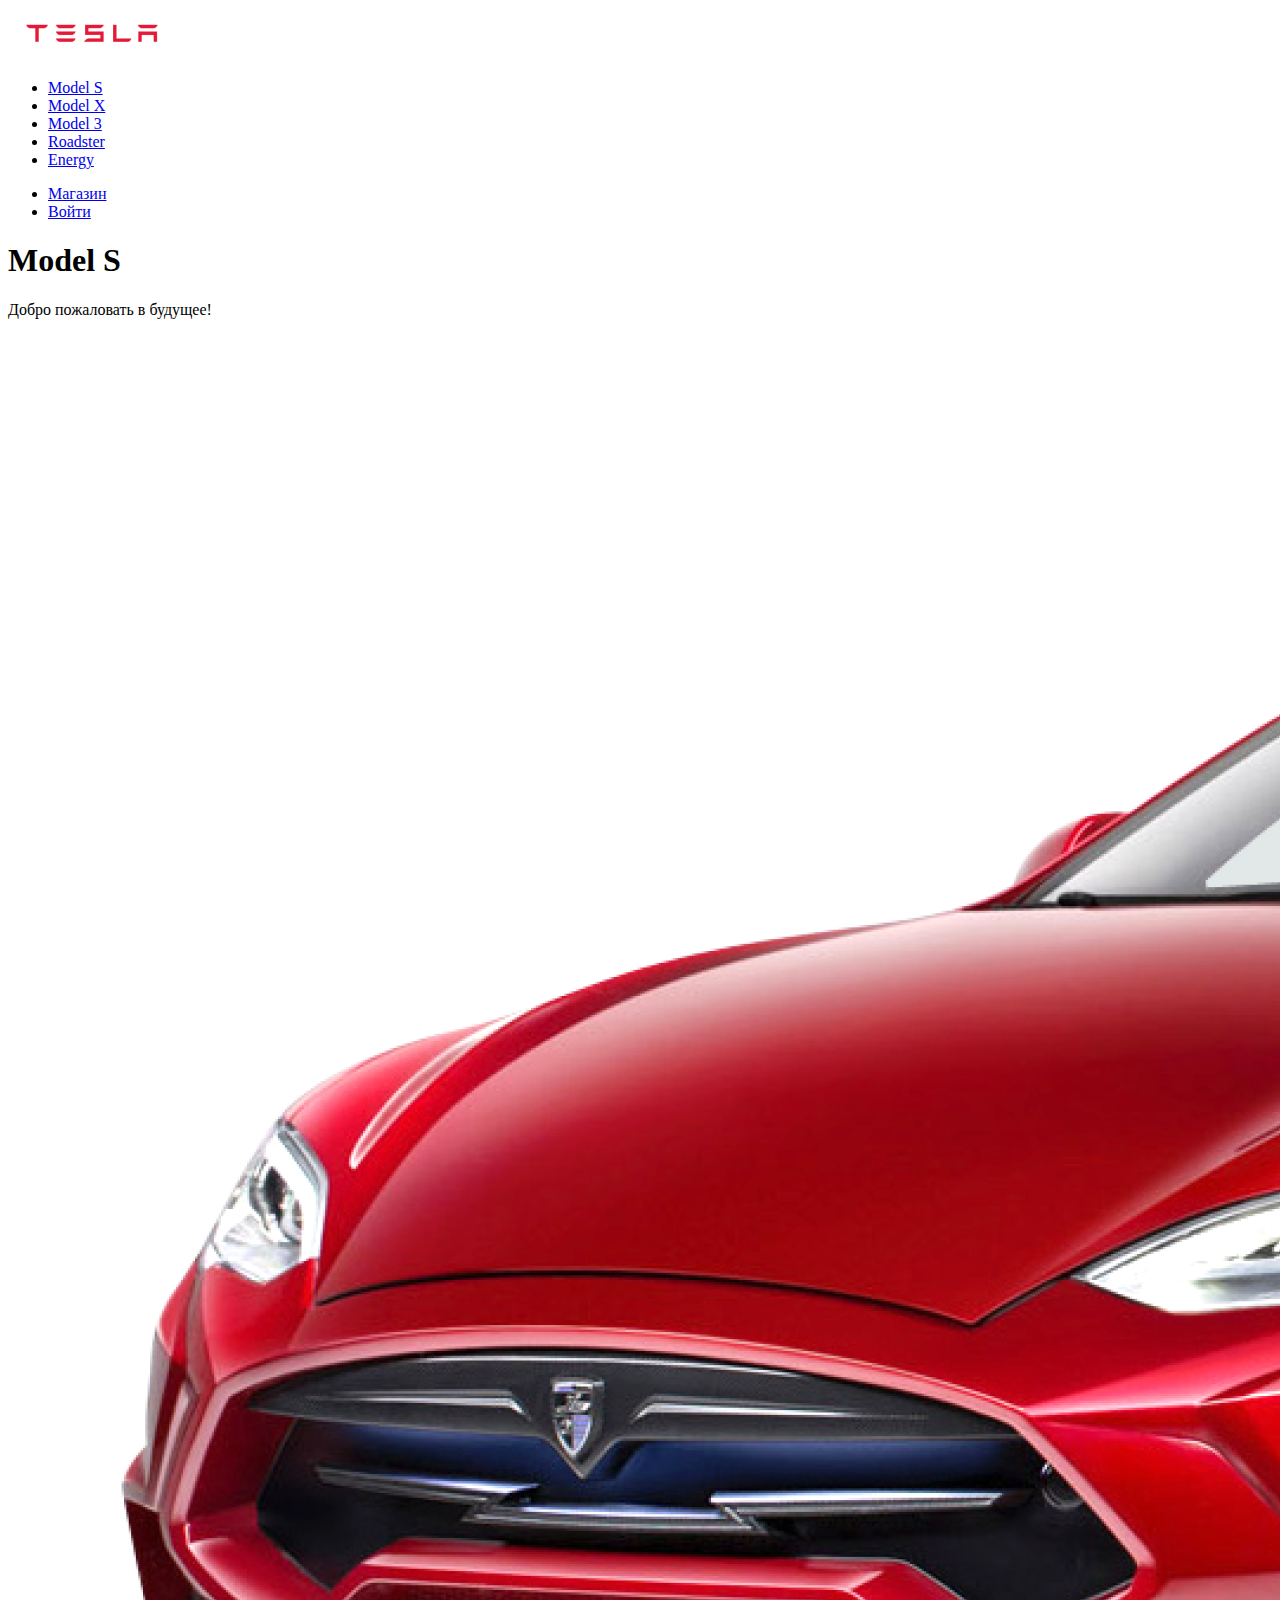
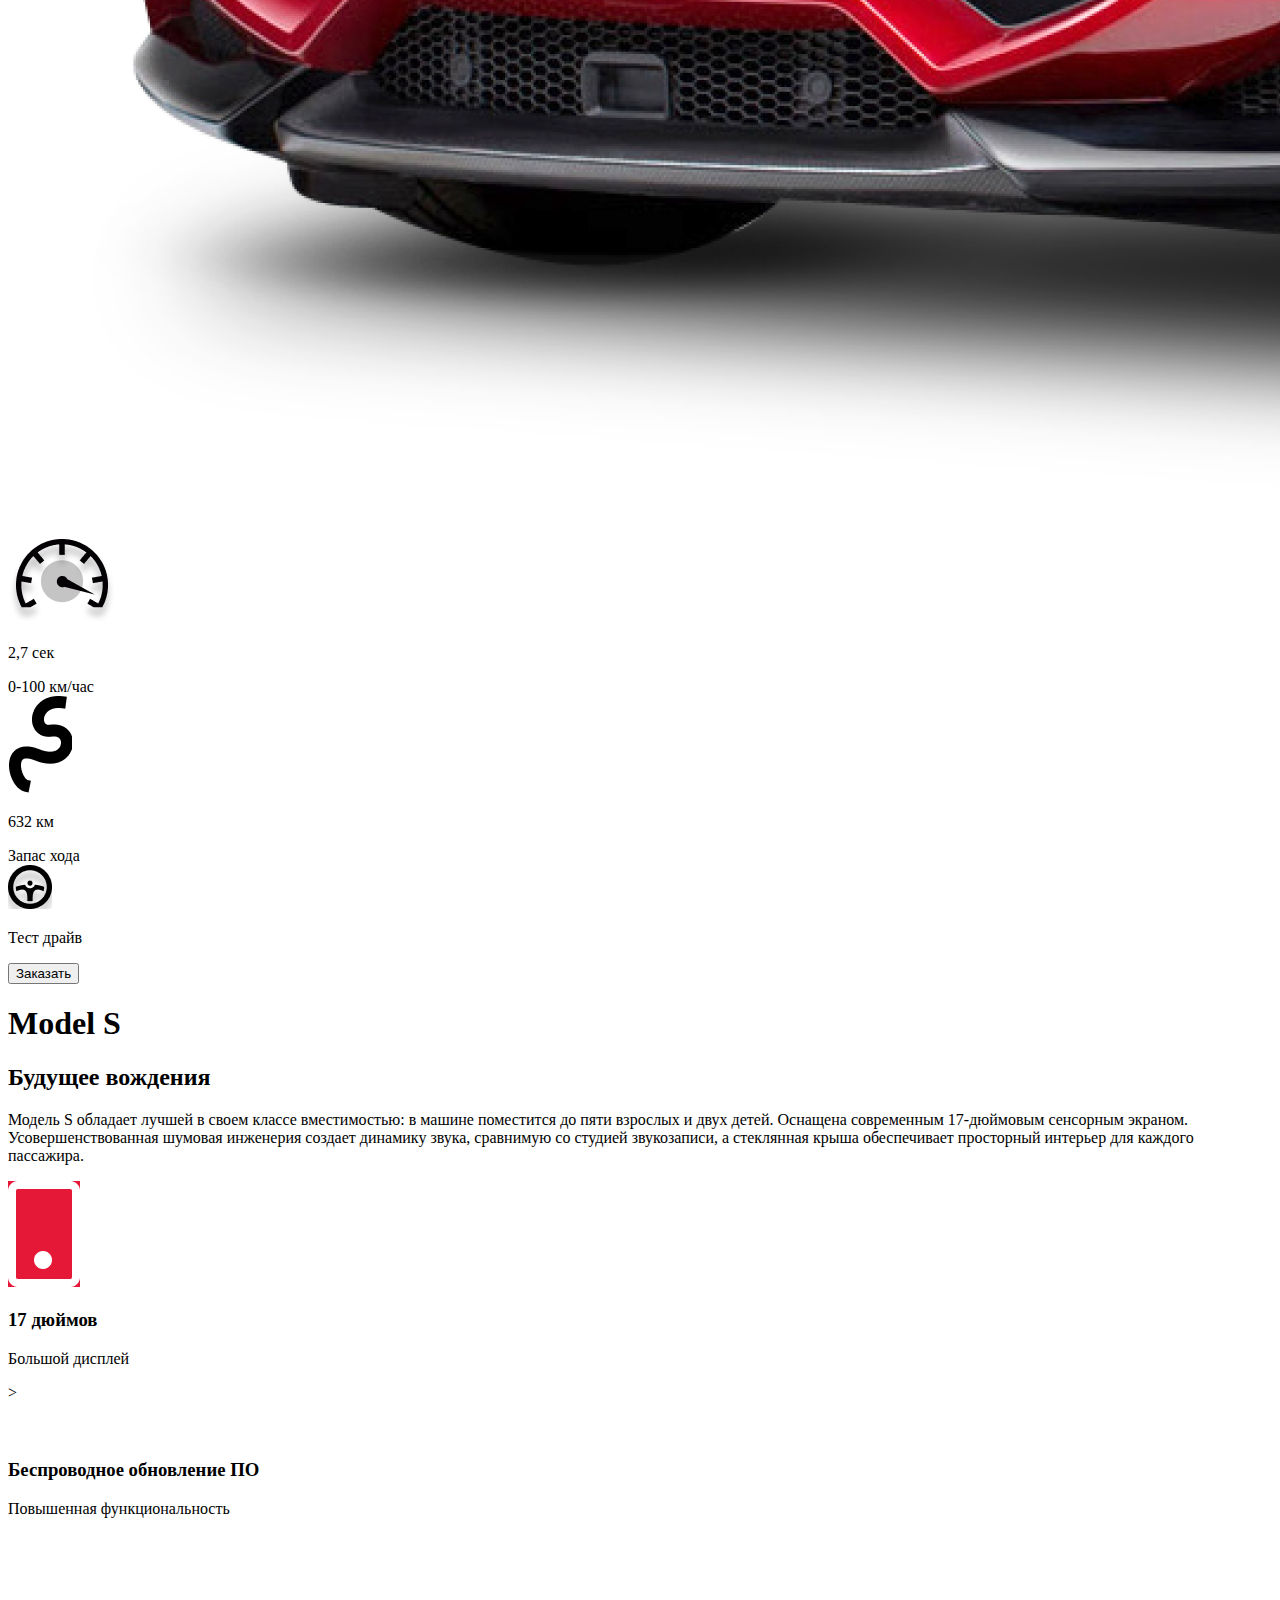
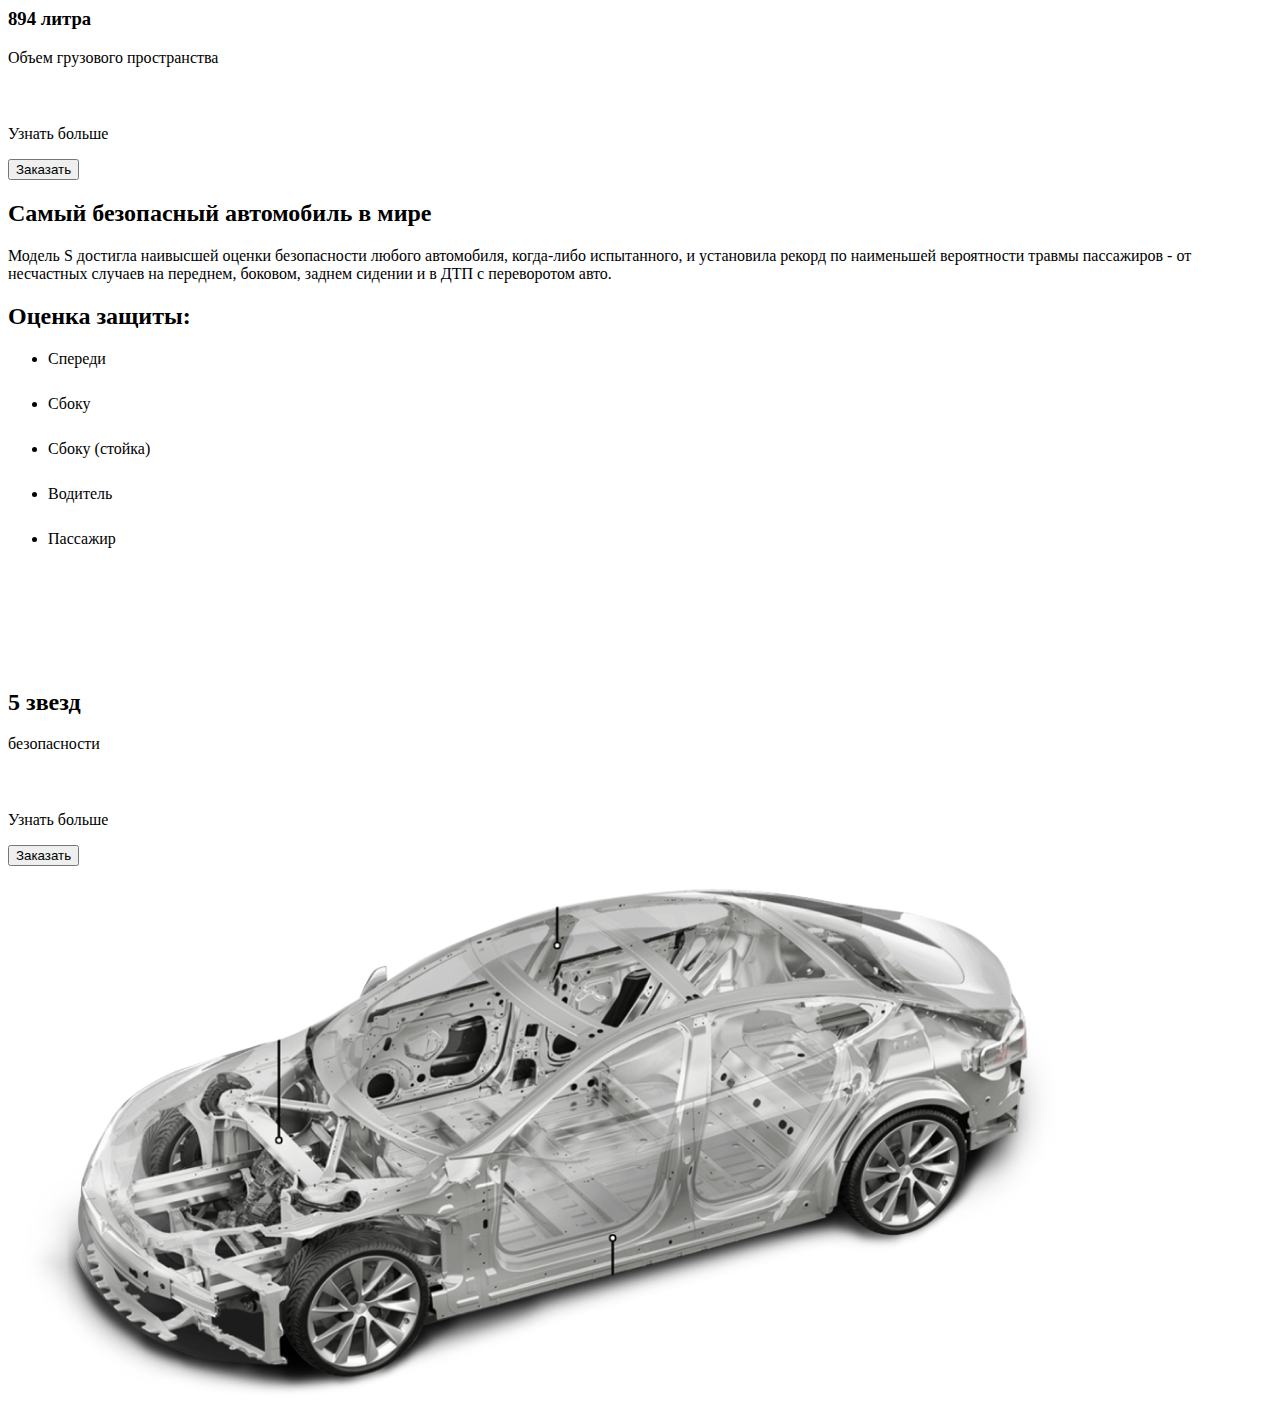
==== index.html @ 2649d147 "change_bem" ====
<!DOCTYPE html>
<html lang="en">
<head>
    <meta charset="UTF-8">
    <meta name="viewport" content="width=device-width, initial-scale=1.0">
    <meta http-equiv="X-UA-Compatible" content="ie=edge">
    <title>Tesla Project</title>
</head>
<body>
    <!-- Шапка сайта меню навигации-->
    <header class="header">  
            <img src="img/Logo.png" alt="tesla" class="header__logo">
            <nav class="header__menu">
                <ul class="menu__item">
                    <li class="menu__link"><a href="#">Model S</a></li>
                    <li class="menu__link"><a href="#">Model X</a></li>
                    <li class="menu__link"><a href="#">Model 3</a></li>
                    <li class="menu__link"><a href="#">Roadster</a></li>
                    <li class="menu__link"><a href="#">Energy</a></li>
                </ul>
            </nav>
            <ul class="header__reg">
                <li class="reg__link"><a href="#">Магазин</a></li>
                <li class="reg__link"><a href="#">Войти</a></li>
            </ul>
    </header>
    <!--Часть сайта с баннером-->
    
    <section class="banner">
        <h1 class="banner__title">Model S</h1>
        <p class="bunner__subtitle">Добро пожаловать в будущее!</p>
        <img src="img/banner.png" alt="banner" class="banner__img">
    </section>
    <!--Информация под баннером-->
    <section class="wrap">
        <article class="wrap__char">
            <div class="char__section">
                <img src="img/icon/speed.png" alt="speed" class="char__img">
                <p class="char__up">2,7 сек</p>
                <span class="char__down">0-100 км/час</span>
            </div>
            <div class="char__section">
                <img src="img/icon/stroke.png" alt="stroke" class="char__img">
                <p class="char__up">632 км</p>
                <span class="char__down">Запас хода</span>
            </div>
        </article>
        <article class="wrap__test">
            <div class="test__section">
                <img src="img/icon/test.png" alt="test" class="test__img">
                <p class="test__text">Тест драйв</p>
            </div>
            <div class="test__section">
                <button class="test__btn">Заказать</button>
            </div>
        </article>
    </section>
    <!-- Основная информация страницы-->
    <main class="container__main">
        <section class="conteiner__future">
            <h1 class="future__title">Model S</h1>
            <aside class="future__sdb">
                <h2 class="sdb__title">Будущее вождения</h2>
                <p class="sdb__text">Модель S обладает лучшей в своем классе вместимостью: в машине поместится до пяти взрослых и двух детей. Оснащена современным 17-дюймовым сенсорным экраном. Усовершенствованная шумовая инженерия создает динамику звука, сравнимую со студией звукозаписи, а стеклянная крыша обеспечивает просторный интерьер для каждого пассажира.</p>
                <div class="sdb__info"> 
                    <div class="info__section">
                        <img src="img/icon/phone.png" alt="phone" class="info__img">
                        <h3 class="info__title">17 дюймов</h3>
                        <p class="info__text">Большой дисплей</p>
                    </div></div>>
                    <div class="info__section">
                        <img src="img/icon/wi-fi.png" alt="wi-fi" class="info__img">
                        <h3 class="info__title">Беспроводное обновление ПО</h3>
                        <p class="info__text">Повышенная функциональность</p>
                    </div>
                    <div class="info__section">
                        <img src="img/icon/bag.png" alt="bag" class="info__img">
                        <h3 class="info__title">894 литра</h3>
                        <p class="info__text">Объем грузового пространства</p>
                    </div>
                </div>
                <div class="future__form">
                    <img src="img/icon/info.png" alt="?" class="form__img">
                    <p class="form__info">Узнать больше</p>
                    <button class="form__btn">Заказать</button>
                </div> 
            </aside>
        </section>
        <section class="conteiner__raiting">
            <aside class="raiting__sdb">
                <div class="raiting__sdb">
                    <h2 class="raiting__title">Самый безопасный
                        автомобиль в мире</h2>
                    <p class="raiting__text">Модель S достигла наивысшей оценки безопасности любого автомобиля, когда-либо испытанного, и установила рекорд по наименьшей вероятности травмы пассажиров - от несчастных случаев на переднем, боковом, заднем сидении и в ДТП с переворотом авто.
                    </p>
                </div>
                <div class="raiting__sdb">
                    <h2 class="raiting__title">Оценка защиты: </h2>
                    <ul class="raiting__list">
                        <li class="list__item">Спереди</li>
                            <img src="img/icon/Star.png" alt="*" class="list__star">
                            <img src="img/icon/Star.png" alt="*" class="list__star">
                            <img src="img/icon/Star.png" alt="*" class="list__star">
                            <img src="img/icon/Star.png" alt="*" class="list__star">
                            <img src="img/icon/Star.png" alt="*" class="list__star">
                        <li class="raiting__list_item">Сбоку</li>
                            <img src="img/icon/Star.png" alt="*" class="list__star">
                            <img src="img/icon/Star.png" alt="*" class="list__star">
                            <img src="img/icon/Star.png" alt="*" class="list__star">
                            <img src="img/icon/Star.png" alt="*" class="list__star">
                            <img src="img/icon/Star.png" alt="*" class="list__star">
                        <li class="raiting__list_item">Сбоку (стойка)</li>
                            <img src="img/icon/Star.png" alt="*" class="list__star">
                            <img src="img/icon/Star.png" alt="*" class="list__star">
                            <img src="img/icon/Star.png" alt="*" class="list__star">
                            <img src="img/icon/Star.png" alt="*" class="list__star">
                            <img src="img/icon/Star.png" alt="*" class="list__star">  
                        <li class="raiting__list_item">Водитель</li>
                            <img src="img/icon/Star.png" alt="*" class="list__star">
                            <img src="img/icon/Star.png" alt="*" class="list__star">
                            <img src="img/icon/Star.png" alt="*" class="list__star">
                            <img src="img/icon/Star.png" alt="*" class="list__star">
                            <img src="img/icon/Star.png" alt="*" class="list__star">
                        <li class="raiting__list_item">Пассажир</li>
                            <img src="img/icon/Star.png" alt="*" class="list__star">
                            <img src="img/icon/Star.png" alt="*" class="list__star">
                            <img src="img/icon/Star.png" alt="*" class="list__star">
                            <img src="img/icon/Star.png" alt="*" class="list__star">
                            <img src="img/icon/Star.png" alt="*" class="list__star">
                    </ul>
                </div>
                <div class="raiting__star">
                    <img src="img/icon/garant.png" alt="garant" class="star__img">
                    <h2 class="star__title">5 звезд</h2>
                    <p class="star__subtitle">безопасности</p>
                </div>
                <div class="raiting__form">
                    <img src="img/icon/info.png" alt="?" class="form__img">
                    <p class="form__info">Узнать больше</p>
                    <button class="form__btn">Заказать</button>
                </div>
                <img src="img/ car.png" class="raiting__img">
            </aside>
        </section>
    </main>
</body>
</html>
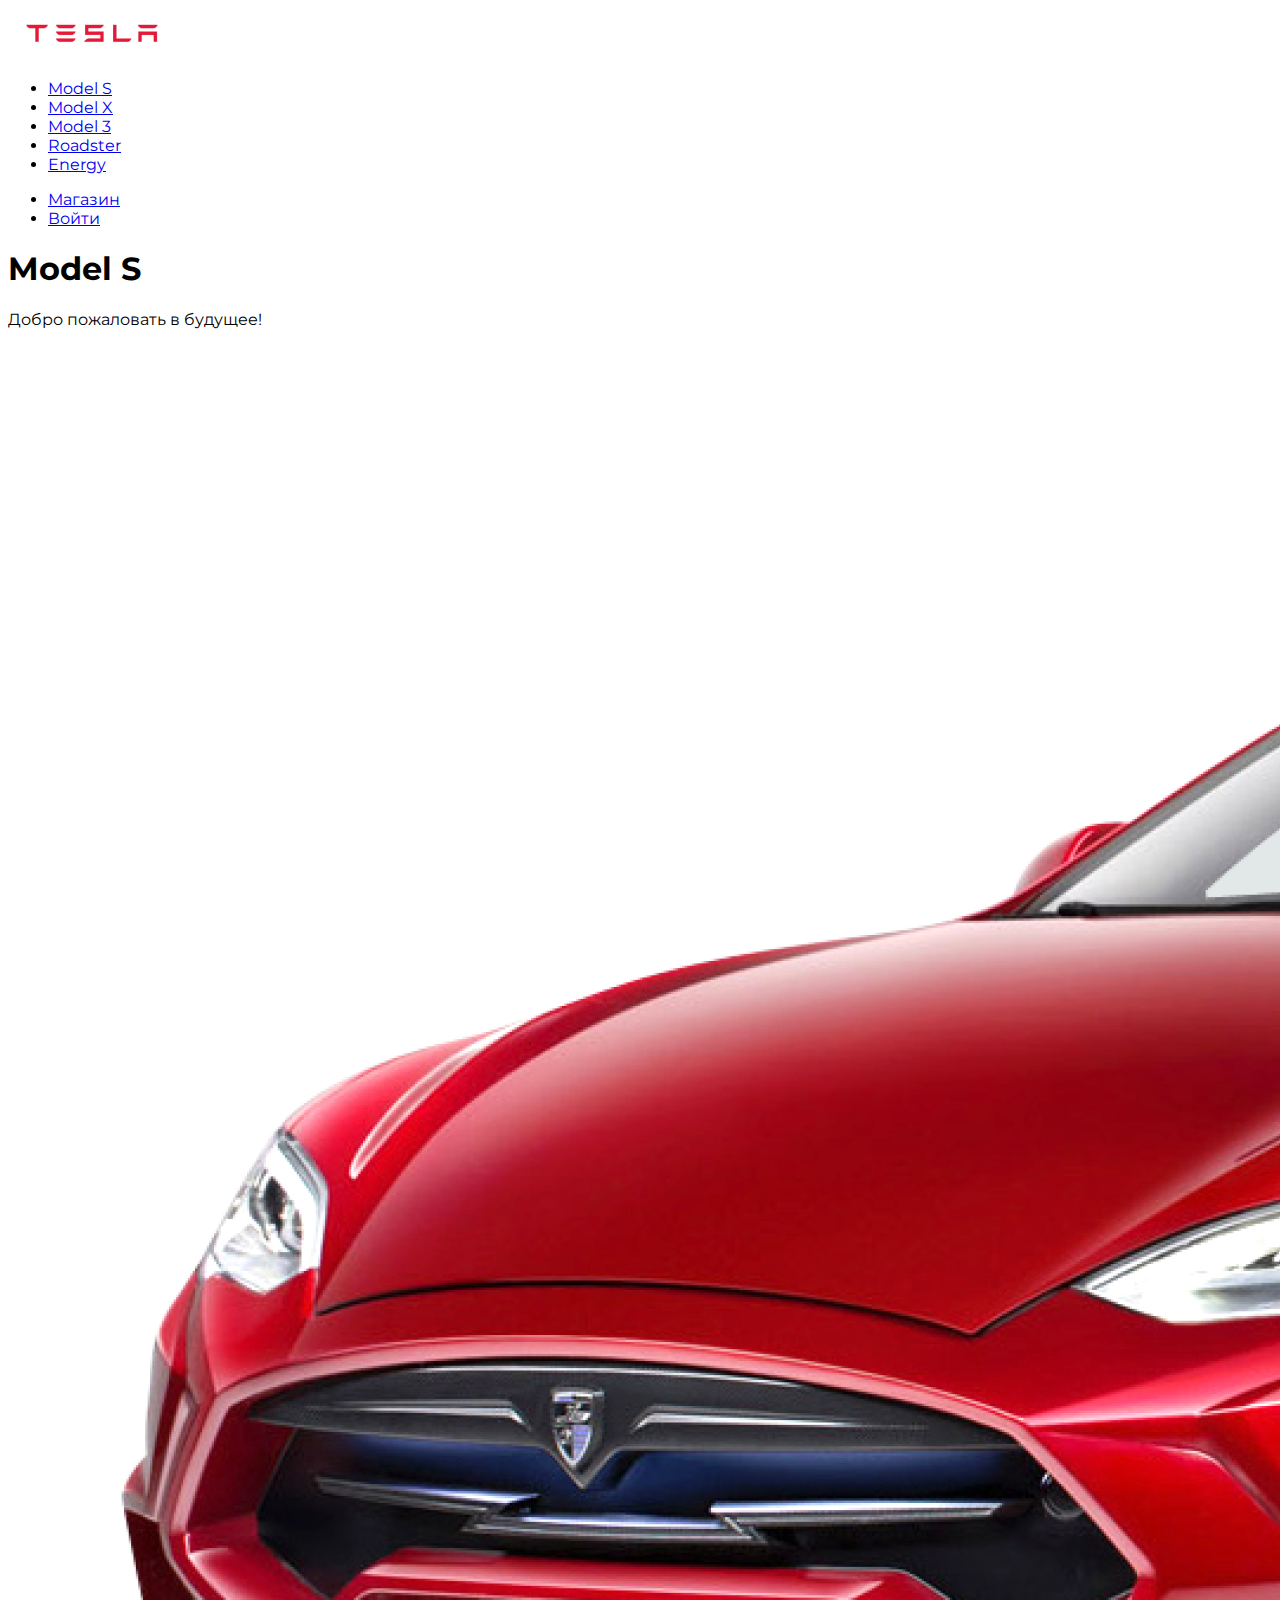
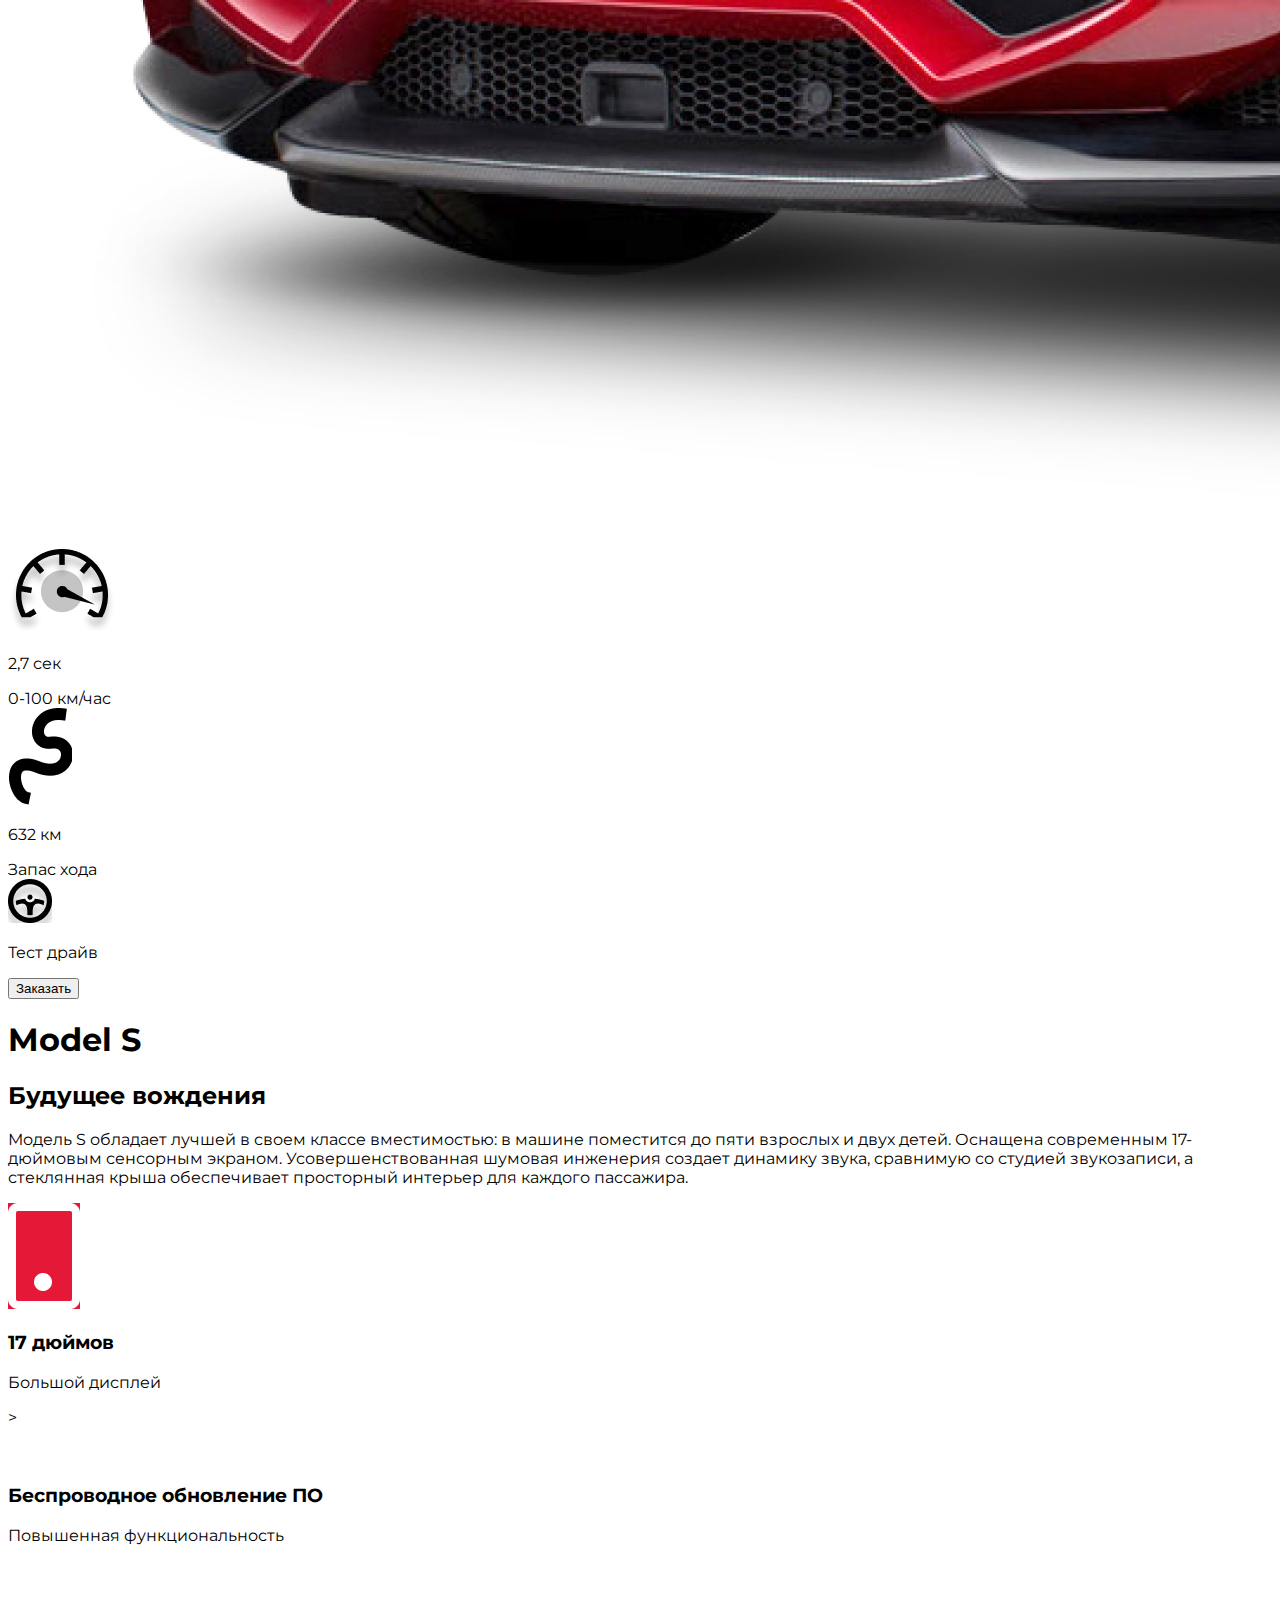
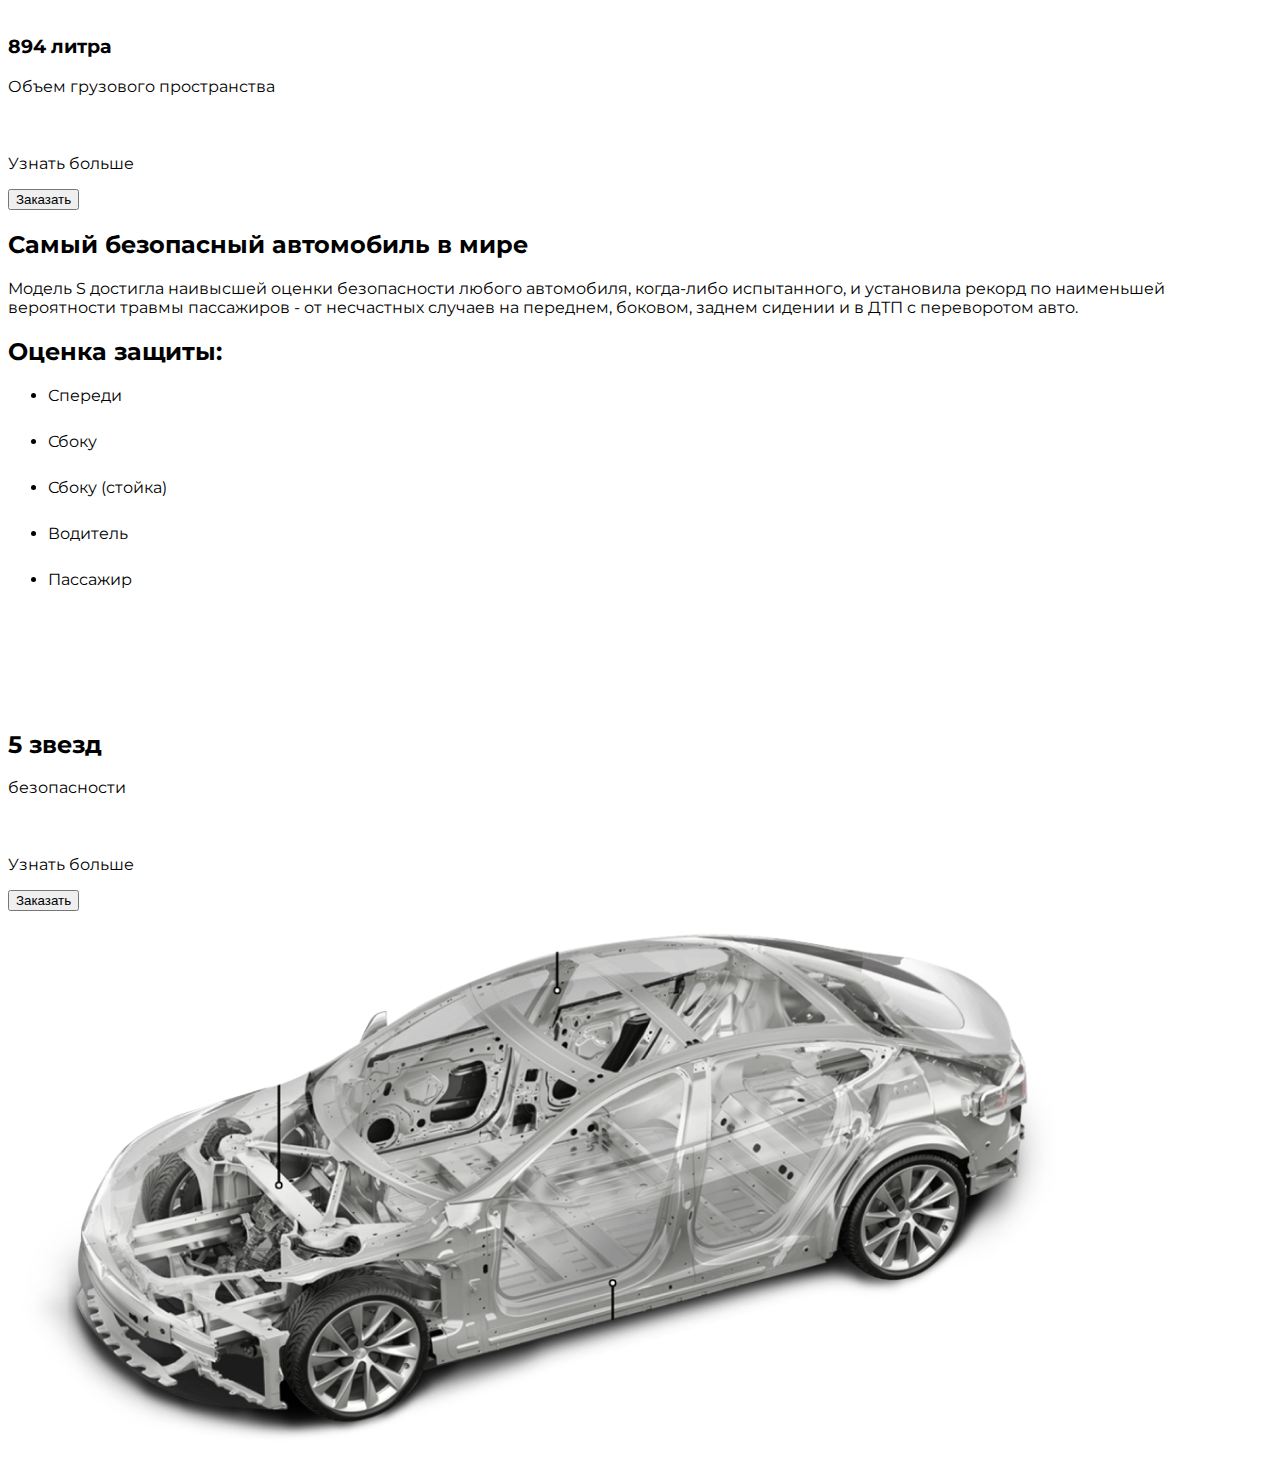
==== commit 96770667: "commit_fonts" ====
--- a/index.html
+++ b/index.html
@@ -4,11 +4,14 @@
     <meta charset="UTF-8">
     <meta name="viewport" content="width=device-width, initial-scale=1.0">
     <meta http-equiv="X-UA-Compatible" content="ie=edge">
+    <link href="https://fonts.googleapis.com/css?family=Montserrat:500,600&display=swap&subset=cyrillic-ext"
+        rel="stylesheet">
+    <link rel="stylesheet" href="style.css">
     <title>Tesla Project</title>
 </head>
 <body>
     <!-- Шапка сайта меню навигации-->
-    <header class="header">  
+    <header class="header">
             <img src="img/Logo.png" alt="tesla" class="header__logo">
             <nav class="header__menu">
                 <ul class="menu__item">
@@ -25,7 +28,7 @@
             </ul>
     </header>
     <!--Часть сайта с баннером-->
-    
+
     <section class="banner">
         <h1 class="banner__title">Model S</h1>
         <p class="bunner__subtitle">Добро пожаловать в будущее!</p>
@@ -62,7 +65,7 @@
             <aside class="future__sdb">
                 <h2 class="sdb__title">Будущее вождения</h2>
                 <p class="sdb__text">Модель S обладает лучшей в своем классе вместимостью: в машине поместится до пяти взрослых и двух детей. Оснащена современным 17-дюймовым сенсорным экраном. Усовершенствованная шумовая инженерия создает динамику звука, сравнимую со студией звукозаписи, а стеклянная крыша обеспечивает просторный интерьер для каждого пассажира.</p>
-                <div class="sdb__info"> 
+                <div class="sdb__info">
                     <div class="info__section">
                         <img src="img/icon/phone.png" alt="phone" class="info__img">
                         <h3 class="info__title">17 дюймов</h3>
@@ -83,7 +86,7 @@
                     <img src="img/icon/info.png" alt="?" class="form__img">
                     <p class="form__info">Узнать больше</p>
                     <button class="form__btn">Заказать</button>
-                </div> 
+                </div>
             </aside>
         </section>
         <section class="conteiner__raiting">
@@ -114,7 +117,7 @@
                             <img src="img/icon/Star.png" alt="*" class="list__star">
                             <img src="img/icon/Star.png" alt="*" class="list__star">
                             <img src="img/icon/Star.png" alt="*" class="list__star">
-                            <img src="img/icon/Star.png" alt="*" class="list__star">  
+                            <img src="img/icon/Star.png" alt="*" class="list__star">
                         <li class="raiting__list_item">Водитель</li>
                             <img src="img/icon/Star.png" alt="*" class="list__star">
                             <img src="img/icon/Star.png" alt="*" class="list__star">
--- a/style.css
+++ b/style.css
@@ -0,0 +1,3 @@
+body {
+	font-family: 'Montserrat', sans-serif;
+}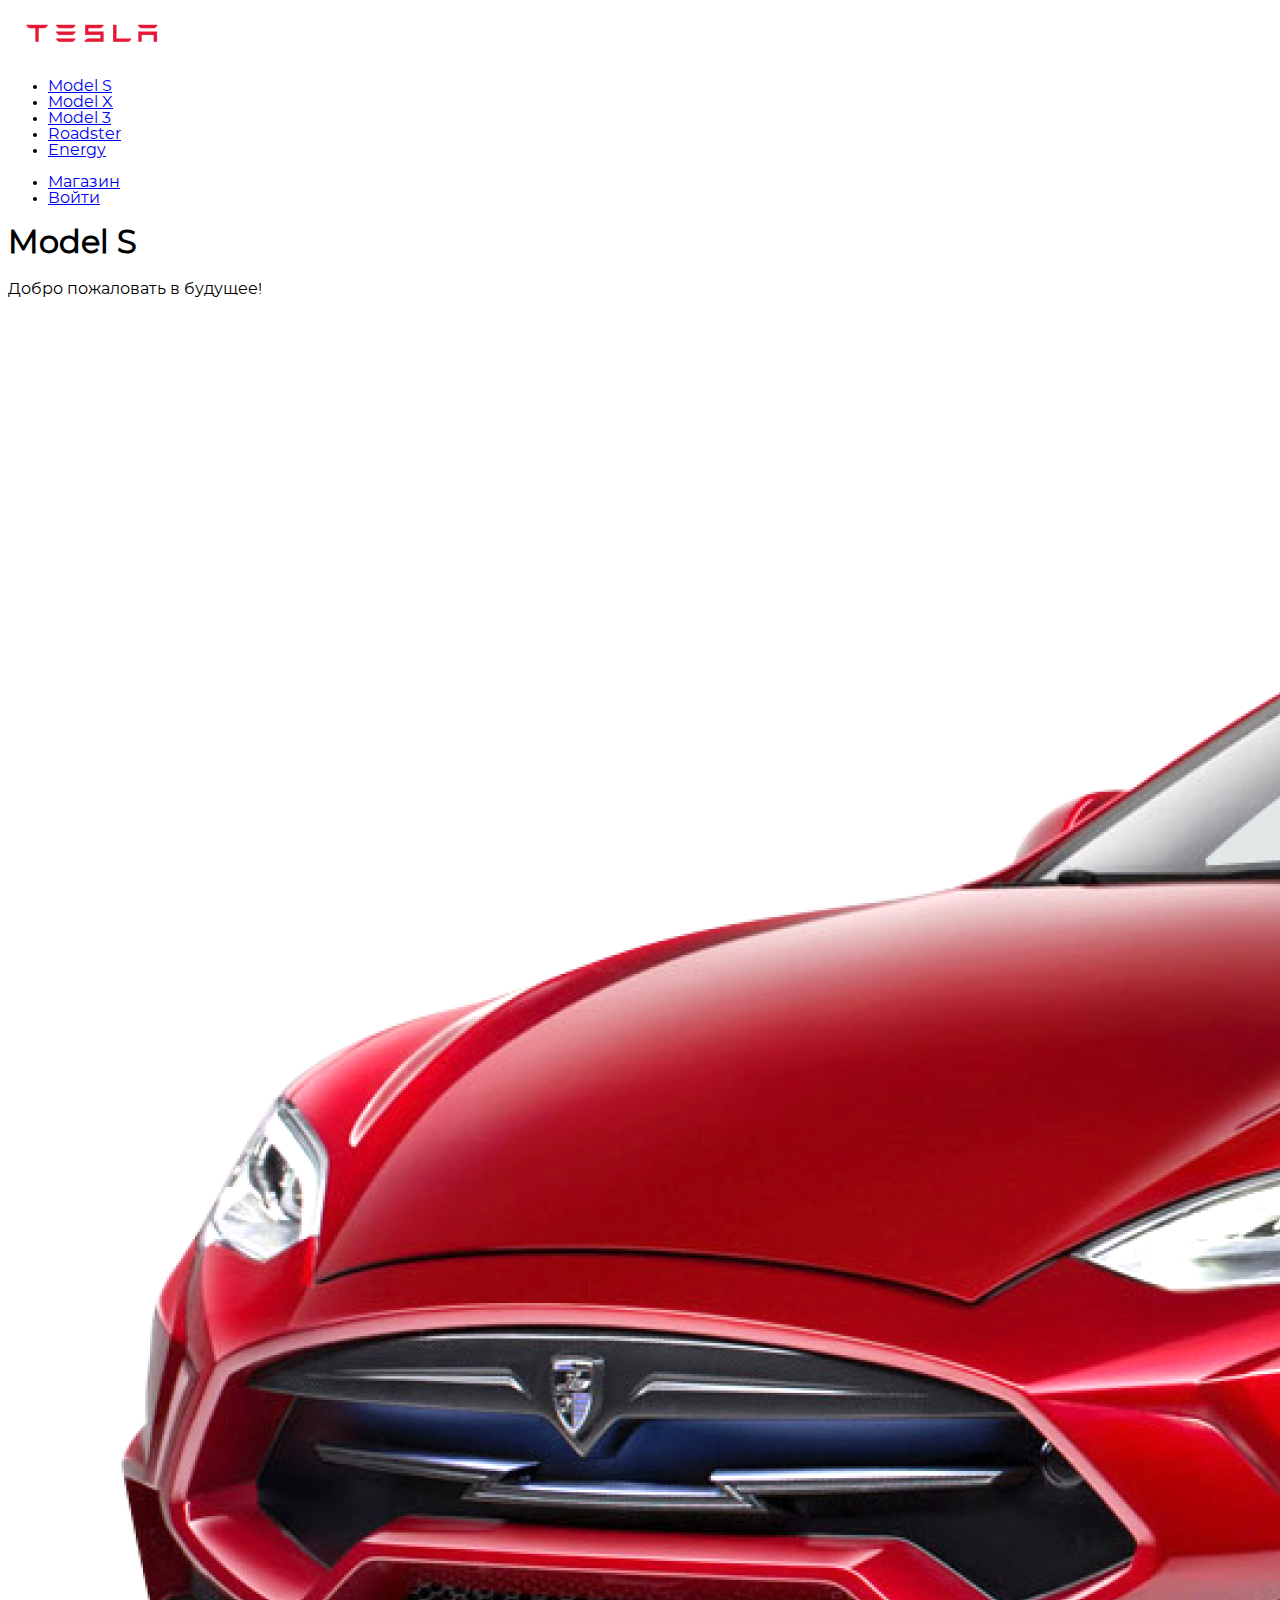
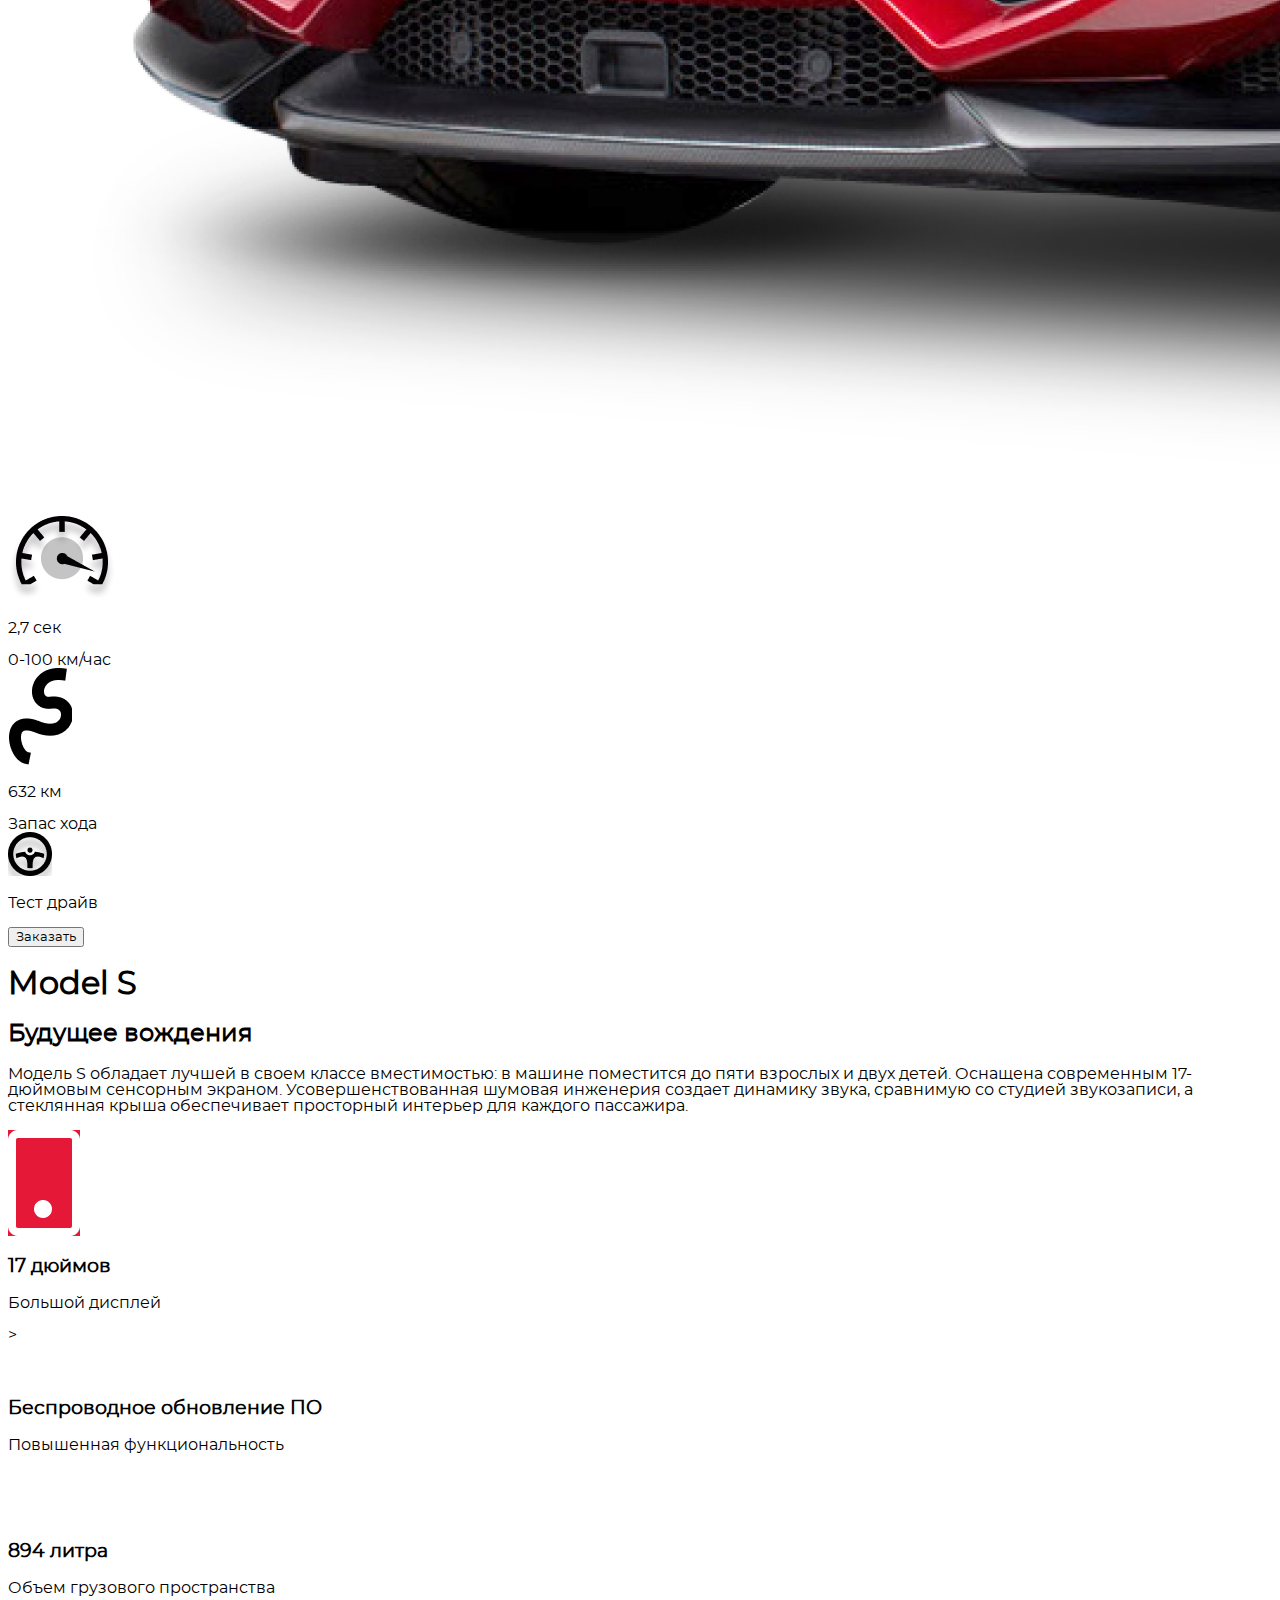
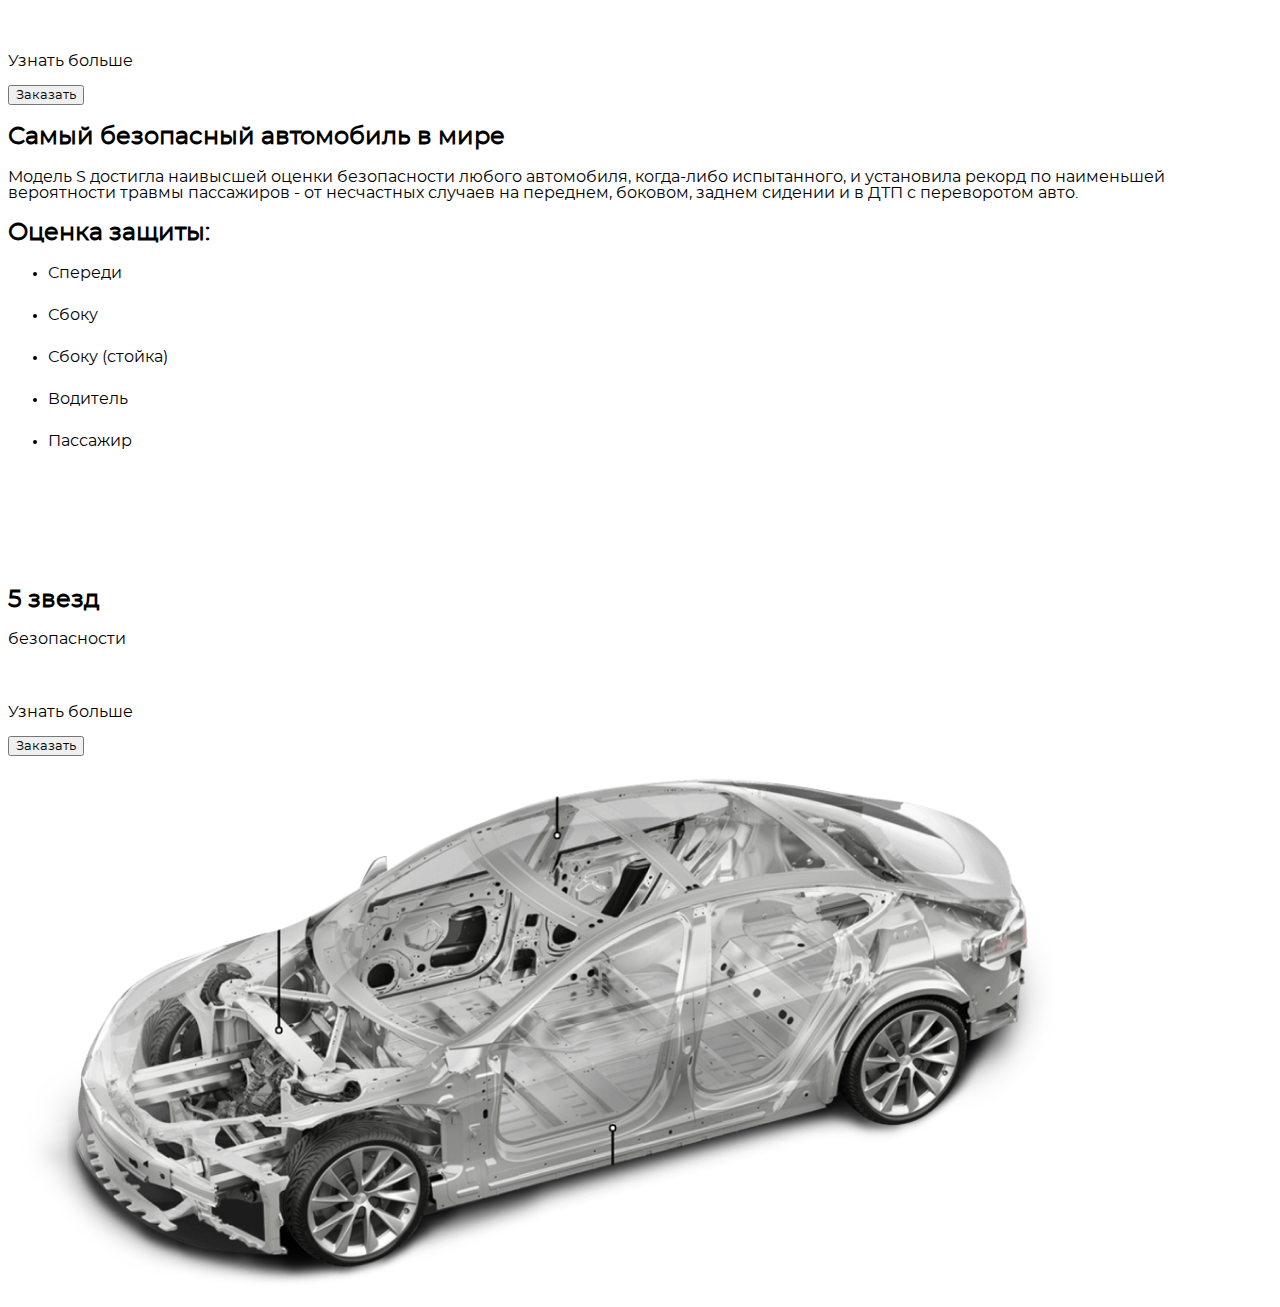
==== commit e7cf4bfa: "change_fonts" ====
--- a/index.html
+++ b/index.html
@@ -4,8 +4,8 @@
     <meta charset="UTF-8">
     <meta name="viewport" content="width=device-width, initial-scale=1.0">
     <meta http-equiv="X-UA-Compatible" content="ie=edge">
-    <link href="https://fonts.googleapis.com/css?family=Montserrat:500,600&display=swap&subset=cyrillic-ext"
-        rel="stylesheet">
+   <!-- <link href="https://fonts.googleapis.com/css?family=Montserrat:500,600&display=swap&subset=cyrillic-ext"
+        rel="stylesheet">-->
     <link rel="stylesheet" href="style.css">
     <title>Tesla Project</title>
 </head>
--- a/style.css
+++ b/style.css
@@ -1,3 +1,29 @@
-body {
-	font-family: 'Montserrat', sans-serif;
+@font-face {
+    font-family: 'montserratbold';
+    src: url('fonts/montserrat-bold-webfont.eot');
+    src: url('fonts/montserrat-bold-webfont.eot?#iefix') format('embedded-opentype'),
+         url('fonts/montserrat-bold-webfont.woff2') format('woff2'),
+         url('fonts/montserrat-bold-webfont.woff') format('woff'),
+         url('fonts/montserrat-bold-webfont.ttf') format('truetype'),
+         url('fonts/montserrat-bold-webfont.svg#montserratbold') format('svg');
+    font-weight: normal;
+    font-style: normal;
+
+}
+
+@font-face {
+    font-family: 'montserratregular';
+    src: url('fonts/montserrat-regular-webfont.eot');
+    src: url('fonts/montserrat-regular-webfont.eot?#iefix') format('embedded-opentype'),
+         url('fonts/montserrat-regular-webfont.woff2') format('woff2'),
+         url('fonts/montserrat-regular-webfont.woff') format('woff'),
+         url('fonts/montserrat-regular-webfont.ttf') format('truetype'),
+         url('fonts/montserrat-regular-webfont.svg#montserratregular') format('svg');
+    font-weight: normal;
+    font-style: normal;
+
+}
+
+* {
+	font-family: 'montserratregular';
 }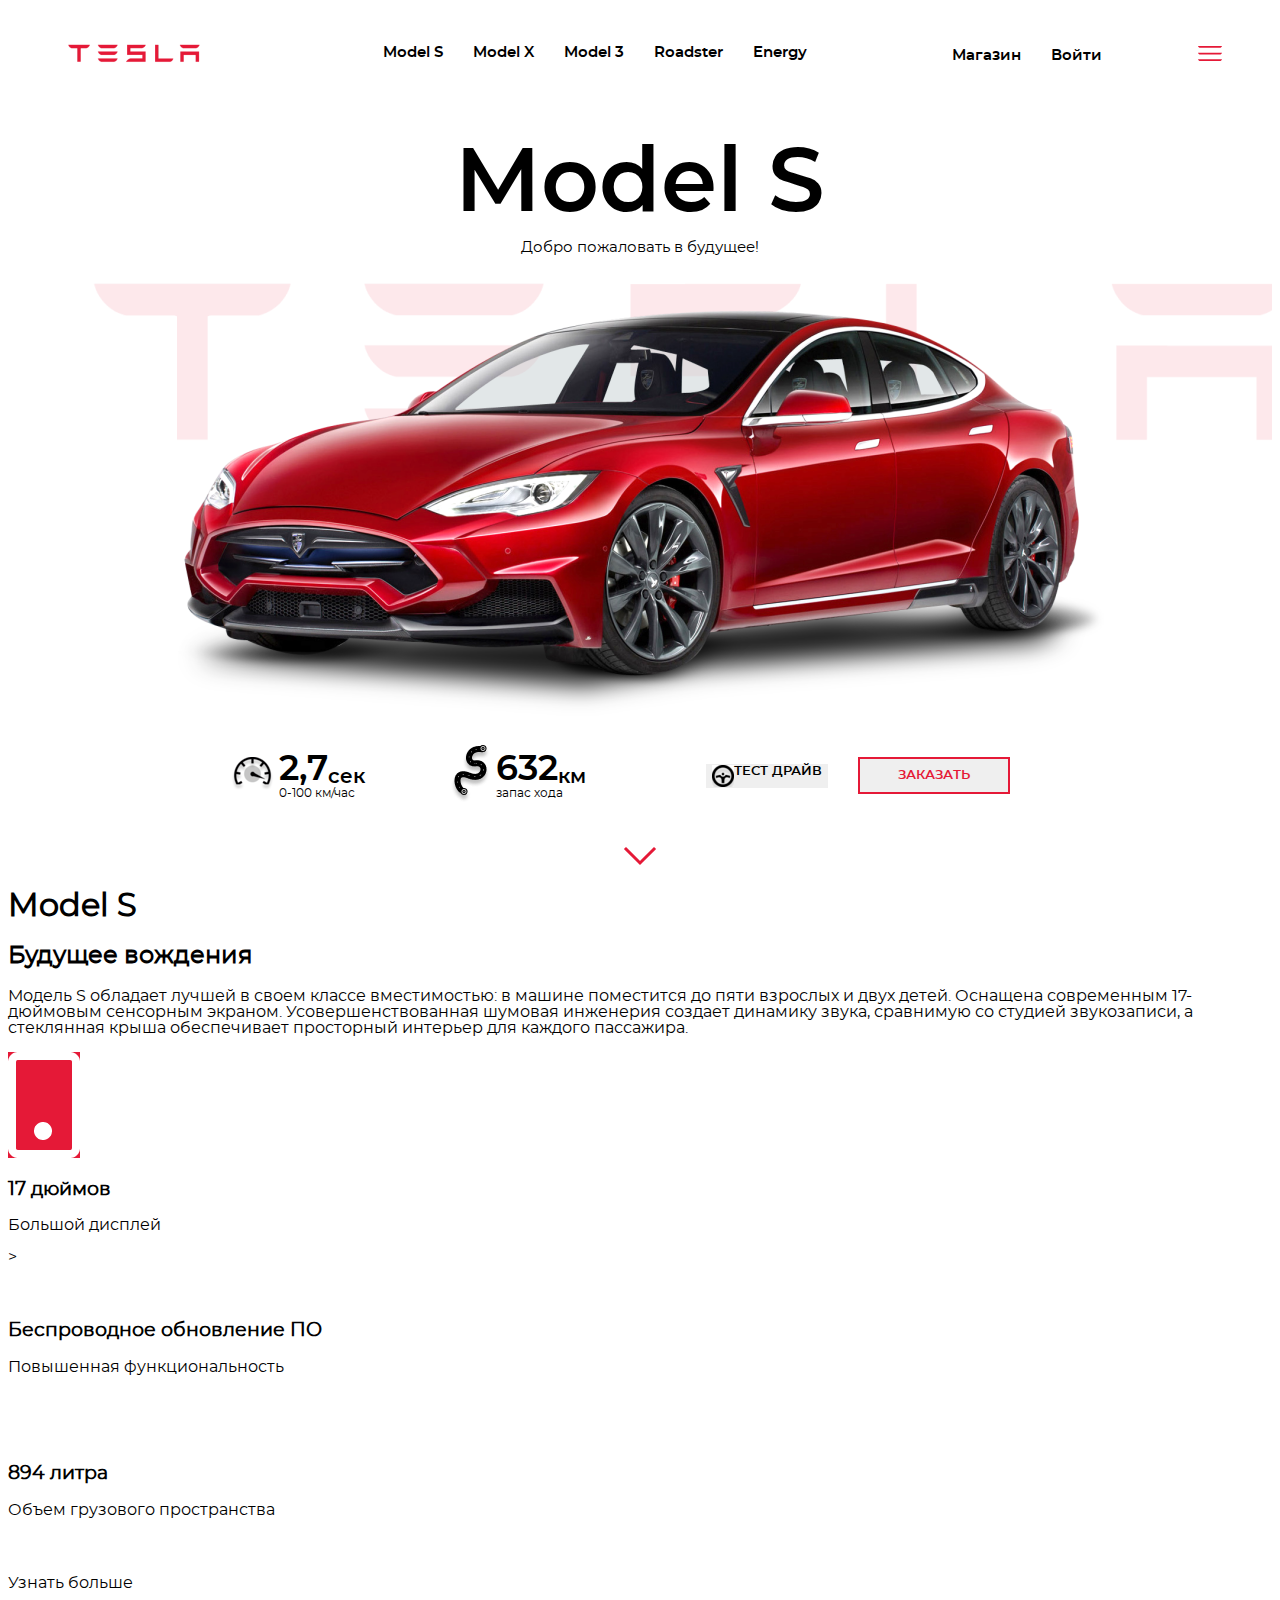
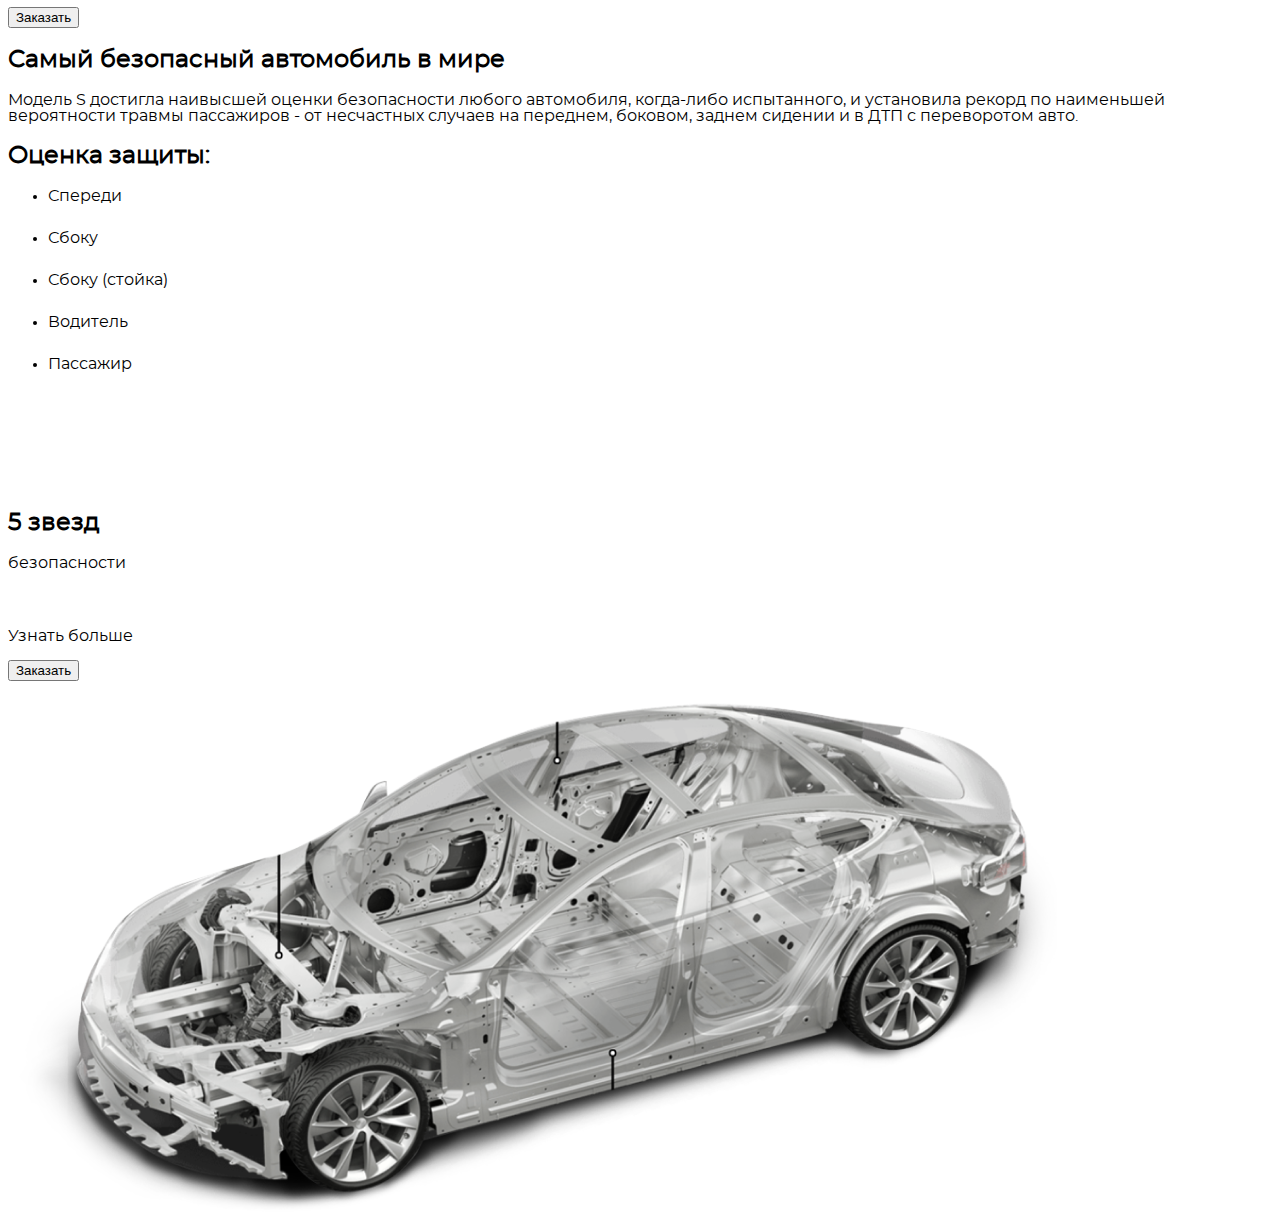
==== commit 5c106ab3: "first_block" ====
--- a/index.html
+++ b/index.html
@@ -11,7 +11,8 @@
 </head>
 <body>
     <!-- Шапка сайта меню навигации-->
-    <header class="header">
+    <div class="wrap__header">
+        <header class="header">
             <img src="img/Logo.png" alt="tesla" class="header__logo">
             <nav class="header__menu">
                 <ul class="menu__item">
@@ -26,7 +27,9 @@
                 <li class="reg__link"><a href="#">Магазин</a></li>
                 <li class="reg__link"><a href="#">Войти</a></li>
             </ul>
-    </header>
+            <img src="img/icon/menu.svg" alt="menu" class="header__reg_menu">
+        </header>
+    </div>
     <!--Часть сайта с баннером-->
 
     <section class="banner">
@@ -36,28 +39,45 @@
     </section>
     <!--Информация под баннером-->
     <section class="wrap">
-        <article class="wrap__char">
-            <div class="char__section">
-                <img src="img/icon/speed.png" alt="speed" class="char__img">
-                <p class="char__up">2,7 сек</p>
-                <span class="char__down">0-100 км/час</span>
+        <div class="wrap__char_item">
+            <div class="char">
+                    <div class="char__item">
+                        <img src="img/icon/speed.png" alt="speed">
+                    </div>
+                    <div class="char__item">
+                        <div class="charset__first">
+                            <span class="char__up_big">2,7</span>
+                            <span class="char__up_mini">сек</span>
+                        </div>
+                        <div class="charset__second">
+                            0-100 км/час
+                        </div>
+                    </div>
+                    <div class="char__item char__item_left">
+                        <img src="img/icon/stroke.png" alt="stroke">
+                    </div>
+                    <div class="char__item">
+                        <div class="charset__first">
+                            <span class="char__up_big">632</span>
+                            <span class="char__up_mini">км</span>
+                        </div>
+                        <div class="charset__second">
+                            запас хода
+                        </div>
+                    </div>
+                    <div class="char__button">
+                        <button class="char__btn_test">
+                            <img src="img/icon/test.png" alt="test" class="test__img">
+                            <span class="test__text">Тест драйв</span>
+                        </button>
+                        <button class="char__btn_red">Заказать</button>
+                    </div>
             </div>
-            <div class="char__section">
-                <img src="img/icon/stroke.png" alt="stroke" class="char__img">
-                <p class="char__up">632 км</p>
-                <span class="char__down">Запас хода</span>
-            </div>
-        </article>
-        <article class="wrap__test">
-            <div class="test__section">
-                <img src="img/icon/test.png" alt="test" class="test__img">
-                <p class="test__text">Тест драйв</p>
-            </div>
-            <div class="test__section">
-                <button class="test__btn">Заказать</button>
-            </div>
-        </article>
+        </div>
     </section>
+    <div class="arrow__down">
+        <img src="img/icon/down.svg" alt="">
+    </div>
     <!-- Основная информация страницы-->
     <main class="container__main">
         <section class="conteiner__future">
--- a/style.css
+++ b/style.css
@@ -24,6 +24,138 @@
 
 }
 
-* {
+@font-face {
+    font-family: 'montserratsemibold';
+    src: url('fonts/montserrat-semibold-webfont.woff2') format('woff2'),
+         url('fonts/montserrat-semibold-webfont.woff') format('woff');
+    font-weight: normal;
+    font-style: normal;
+
+}
+
+body {
 	font-family: 'montserratregular';
-}+}
+.header {
+    display: flex;
+    justify-content: space-between;
+}
+.wrap__header {
+    font-family: 'montserratsemibold';
+    padding-top: 20px;
+}
+.logo {
+    width: 100%;
+    height: 100%;
+}
+.header__logo {
+    margin-left: 42px;
+}
+.menu__item, .header__reg {
+    list-style: none;
+    display: flex;
+    justify-content: space-between;
+}
+.menu__link a, .reg__link a {
+    color: #000000;
+    text-decoration: none;
+    font-weight: 600;
+    font-size: 15px;
+    margin-left: 30px;
+}
+.header__reg {
+    padding: 0;
+    margin-left: 20px;
+    align-items: flex-end;
+}
+.header__reg_menu {
+    margin-right: 50px;
+}
+.banner {
+    background-image: url(img/logo_background.png);
+    background-repeat: no-repeat;
+    text-align: center;
+}
+.banner h1 {
+    font-family: 'montserratsemibold';
+    font-size: 90px;
+    margin-top: 50px;
+    margin-bottom: 0;
+    line-height: 110px;
+}
+.banner p {
+    font-size: 15px;
+    margin-top: 0;
+    line-height: 18px;
+}
+.banner__img {
+    width: 968px;
+    height: 450px;
+}
+.wrap {
+    margin: 20px 0;
+    display: flex;
+    justify-content: center;
+}
+.char {
+    margin: 0 20px;
+    display: flex;
+    align-items: center;
+}
+.char__item {
+    margin-right: 5px;
+}
+.char__item_left {
+    margin-left: 80px;
+}
+.charset__first {
+    margin-right: 0 5px 5px 0;
+    display: flex;
+    align-items: flex-end;
+}
+.char__up_big {
+    font-family: 'montserratsemibold';
+    font-size: 35px;
+}
+.char__up_mini {
+    font-family: 'montserratsemibold';
+    font-size: 20px;
+}
+.charset__second {
+    margin-top: 0;
+    font-size: 12px;
+}
+.char__button {
+    margin-left: 25px;
+    display: flex;
+    align-items: center;
+    padding: 10px 38px;
+    border: 2px solid white;
+    font-size: 13px;
+}
+.char__btn_test {
+    margin-left: 50px;
+    border: none;
+    font-size: 13px;
+    text-transform: uppercase;
+    display: flex;
+}
+.test__text {
+    font-family: 'montserratsemibold';
+    vertical-align: middle;
+}
+.char__btn_red {
+    font-family: 'montserratsemibold';
+    margin-left: 30px;
+    color: #E51937;
+    font-weight: bold;
+    font-size: 13px;
+    text-align: center;
+    padding: 10px 38px;
+    border: 2px solid #E51937;
+    text-transform: uppercase;
+}
+.arrow__down {
+    margin-top: 40px;
+    text-align: center;
+}
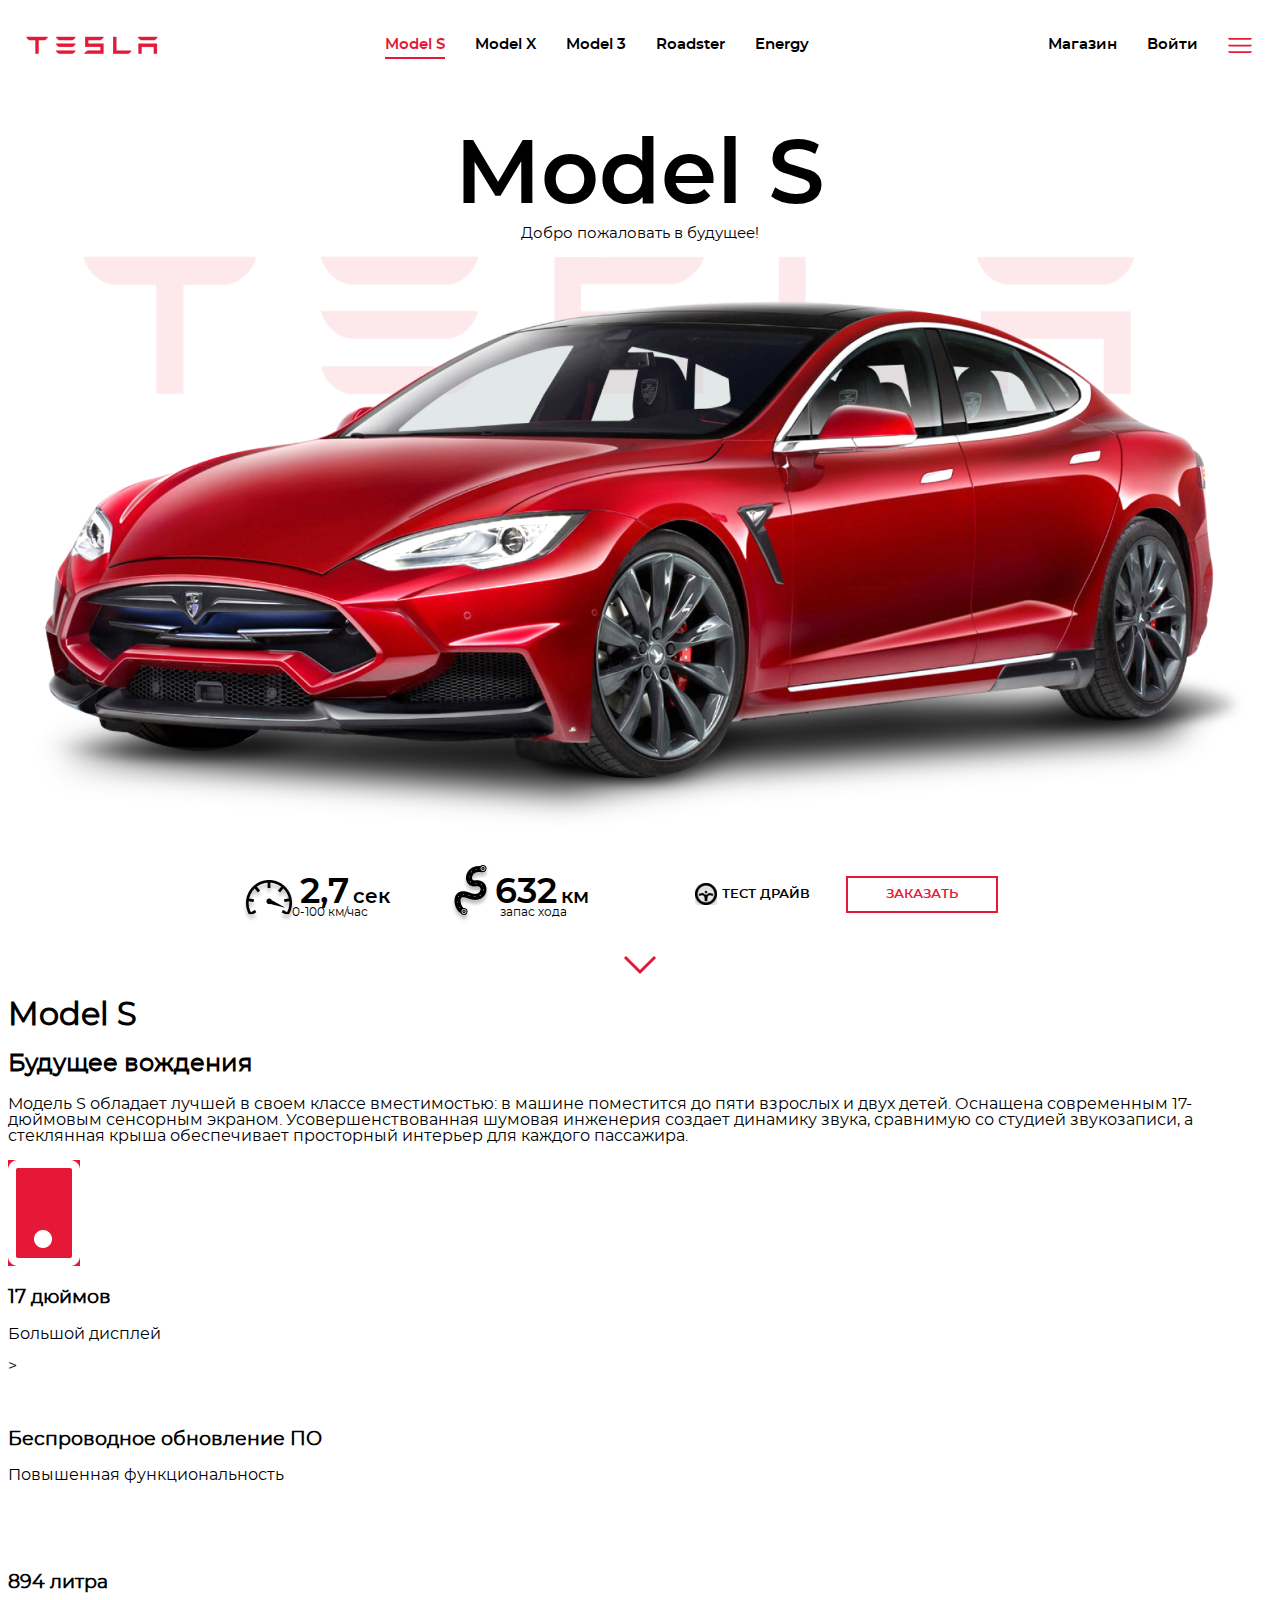
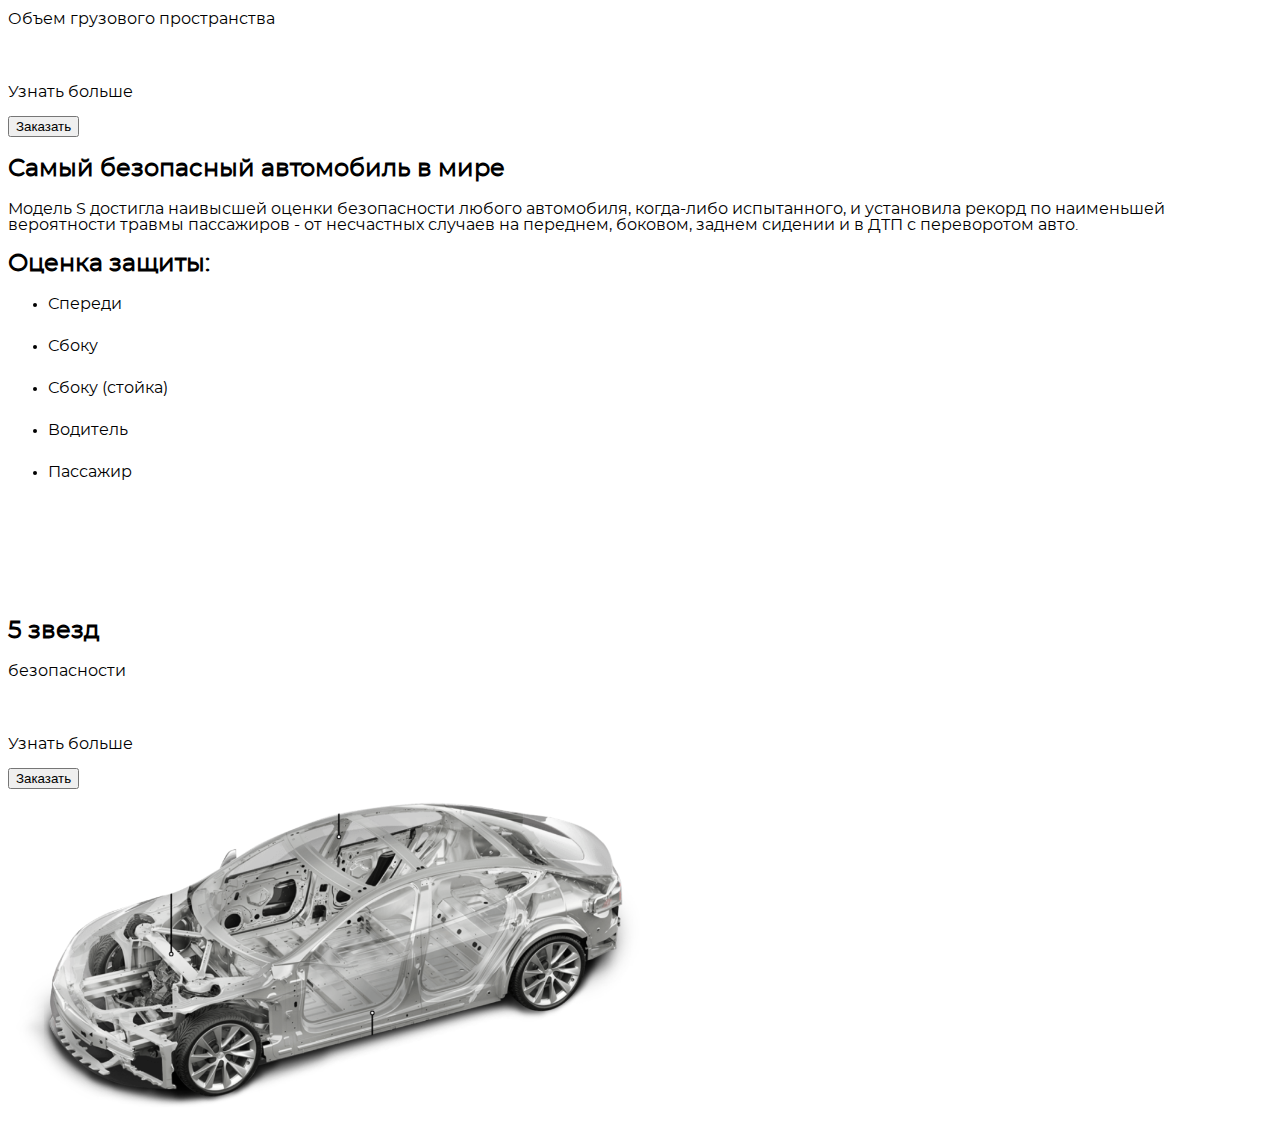
==== commit 033e1ded: "adaptiv_header" ====
--- a/index.html
+++ b/index.html
@@ -16,7 +16,7 @@
             <img src="img/Logo.png" alt="tesla" class="header__logo">
             <nav class="header__menu">
                 <ul class="menu__item">
-                    <li class="menu__link"><a href="#">Model S</a></li>
+                    <li class="menu__link menu__link_red"><a href="#">Model S</a></li>
                     <li class="menu__link"><a href="#">Model X</a></li>
                     <li class="menu__link"><a href="#">Model 3</a></li>
                     <li class="menu__link"><a href="#">Roadster</a></li>
@@ -24,8 +24,8 @@
                 </ul>
             </nav>
             <ul class="header__reg">
-                <li class="reg__link"><a href="#">Магазин</a></li>
-                <li class="reg__link"><a href="#">Войти</a></li>
+                <li class="menu__link"><a href="#">Магазин</a></li>
+                <li class="menu__link"><a href="#">Войти</a></li>
             </ul>
             <img src="img/icon/menu.svg" alt="menu" class="header__reg_menu">
         </header>
@@ -41,37 +41,38 @@
     <section class="wrap">
         <div class="wrap__char_item">
             <div class="char">
-                    <div class="char__item">
-                        <img src="img/icon/speed.png" alt="speed">
+                <div class="char__item">
+                    <div class="char__item_block">
+                        <div  class="char__img">
+                            <img src="img/icon/speed.png" alt="speed" class="char__img">
+                        </div>
+                        <span class="char__up_big">2,7</span>
+                        <span class="char__up_mini">сек</span>
                     </div>
-                    <div class="char__item">
-                        <div class="charset__first">
-                            <span class="char__up_big">2,7</span>
-                            <span class="char__up_mini">сек</span>
+                    <div class="charset__second">
+                        0-100 км/час
+                    </div>
+                </div>
+                <div class="char__item">
+                    <div class="char__item_block">
+                        <div class="char__img">
+                            <img src="img/icon/stroke.png" alt="stroke" class="char__img">
                         </div>
-                        <div class="charset__second">
-                            0-100 км/час
-                        </div>
+                        <span class="char__up_big">632</span>
+                        <span class="char__up_mini">км</span>
                     </div>
-                    <div class="char__item char__item_left">
-                        <img src="img/icon/stroke.png" alt="stroke">
+                    <div class="charset__second">
+                        запас хода
                     </div>
-                    <div class="char__item">
-                        <div class="charset__first">
-                            <span class="char__up_big">632</span>
-                            <span class="char__up_mini">км</span>
-                        </div>
-                        <div class="charset__second">
-                            запас хода
-                        </div>
-                    </div>
-                    <div class="char__button">
-                        <button class="char__btn_test">
-                            <img src="img/icon/test.png" alt="test" class="test__img">
-                            <span class="test__text">Тест драйв</span>
-                        </button>
-                        <button class="char__btn_red">Заказать</button>
-                    </div>
+                </div>
+                <div class="char__button">
+                    <button class="char__btn_test">
+                        <img src="img/icon/test.png" alt="test" class="test__img_black">
+                        <img src="img/icon/test_red.png" alt="test" class="test__img_red">
+                        <span class="test__text">Тест драйв</span>
+                    </button>
+                    <button class="char__btn_red">Заказать</button>
+                </div>
             </div>
         </div>
     </section>
--- a/style.css
+++ b/style.css
@@ -39,41 +39,71 @@
 .header {
     display: flex;
     justify-content: space-between;
+    margin-top: 20px;
+}
+.header__menu {
+    margin: 0 auto;
+}
+.header__reg_menu {
+    margin-right: 20px;
 }
 .wrap__header {
     font-family: 'montserratsemibold';
-    padding-top: 20px;
 }
 .logo {
     width: 100%;
     height: 100%;
 }
-.header__logo {
-    margin-left: 42px;
-}
 .menu__item, .header__reg {
     list-style: none;
     display: flex;
     justify-content: space-between;
 }
-.menu__link a, .reg__link a {
+.menu__link {
+    padding-right: 30px;
+}
+.menu__link a {
     color: #000000;
     text-decoration: none;
     font-weight: 600;
     font-size: 15px;
-    margin-left: 30px;
-}
-.header__reg {
-    padding: 0;
-    margin-left: 20px;
-    align-items: flex-end;
-}
-.header__reg_menu {
-    margin-right: 50px;
-}
+
+}
+li.menu__link a {
+    position: relative;
+}
+li.menu__link a::before {
+    content: '';
+    bottom: -7px;
+    left: 0;
+    position: absolute;
+    width: 0%;
+    height: 2px;
+    background-color: #000000;
+    transition: 0;
+}
+li.menu__link a:hover:before {
+    width: 100%;
+}
+li.menu__link_red a{
+    color: #E51937;
+    position: relative;
+}
+li.menu__link_red a::before {
+    content: '';
+    bottom: -7px;
+    left: 0;
+    position: absolute;
+    width: 100%;
+    height: 2px;
+    background-color: #E51937;
+    transition: 0;
+}
+
 .banner {
     background-image: url(img/logo_background.png);
     background-repeat: no-repeat;
+    background-size: 100%;
     text-align: center;
 }
 .banner h1 {
@@ -86,32 +116,25 @@
 .banner p {
     font-size: 15px;
     margin-top: 0;
-    line-height: 18px;
+    line-height: 5px;
 }
 .banner__img {
-    width: 968px;
-    height: 450px;
-}
-.wrap {
-    margin: 20px 0;
+    display: block;
+    max-width: 100%;
+    height: auto;
+}
+.char {
     display: flex;
     justify-content: center;
-}
-.char {
-    margin: 0 20px;
-    display: flex;
-    align-items: center;
+    align-items: flex-end;
+    margin: 25px auto 0 auto;
 }
 .char__item {
-    margin-right: 5px;
-}
-.char__item_left {
-    margin-left: 80px;
-}
-.charset__first {
-    margin-right: 0 5px 5px 0;
-    display: flex;
-    align-items: flex-end;
+    margin-right: 60px;
+}
+.char__img {
+    display: inline-block;
+    margin-bottom: -20px;
 }
 .char__up_big {
     font-family: 'montserratsemibold';
@@ -122,23 +145,31 @@
     font-size: 20px;
 }
 .charset__second {
-    margin-top: 0;
     font-size: 12px;
+    margin-left: 50px;
+    line-height: 5px;
 }
 .char__button {
-    margin-left: 25px;
     display: flex;
     align-items: center;
     padding: 10px 38px;
     border: 2px solid white;
     font-size: 13px;
+    margin-bottom: -10px;
 }
 .char__btn_test {
-    margin-left: 50px;
     border: none;
+    background-color: #fff;
     font-size: 13px;
     text-transform: uppercase;
     display: flex;
+    align-items: center;
+}
+.test__img_red {
+    display: none;
+}
+.test__img_black {
+    margin-right: 5px;
 }
 .test__text {
     font-family: 'montserratsemibold';
@@ -146,12 +177,13 @@
 }
 .char__btn_red {
     font-family: 'montserratsemibold';
-    margin-left: 30px;
     color: #E51937;
+    background-color: #fff;
     font-weight: bold;
     font-size: 13px;
     text-align: center;
     padding: 10px 38px;
+    margin-left: 30px;
     border: 2px solid #E51937;
     text-transform: uppercase;
 }
@@ -159,3 +191,96 @@
     margin-top: 40px;
     text-align: center;
 }
+.raiting__img {
+    width: 50%;
+}
+@media (max-width: 1024px) {
+    .header__menu, .header__reg {
+        display: none;
+    }
+    .wrap {
+        align-items: center;
+    }
+}
+
+@media (max-width: 900px) {
+    .char {
+        flex-direction: column;
+        flex-flow: wrap;
+    }
+    .char__button {
+        margin-bottom: 0px;
+        margin-top: 20px;
+    }
+    .charset__second {
+        margin-left: 55px;
+        line-height: 9px;
+    }
+}
+
+@media (max-width: 885px) {
+    .char__btn_red {
+        color: #fff;
+        background-color: #E51937;
+    }
+    .char__btn_test {
+        color: #E51937;
+        margin-right: 25px;
+    }
+    .test__img_red {
+        margin-right: 5px;
+        display: inline-block;
+    }
+    .test__img_black {
+        display: none;
+    }
+    .char__up_big {
+        font-family: 'montserratregular';
+        font-size: 50px;
+    }
+}
+
+@media (max-width: 468px) {
+    .banner h1 {
+        font-family: 'montserratsemibold';
+        font-size: 50px;
+        margin-top: 30px;
+        line-height: 60px;
+        }
+    .char__up_big {
+        font-family: 'montserratsemibold';
+        font-size: 27px;
+    }
+    .char__up_mini {
+        font-family: 'montserratsemibold';
+        font-size: 15px;
+    }
+    .charset__second {
+        font-size: 10px;
+    }
+    .banner p {
+        font-size: 10px;
+}
+@media (max-width: 434px) {
+    .char__btn_red {
+        padding: 7px 25px;
+        margin-left: 5px;
+    }
+    .char__btn_test {
+        margin-right: 5px;
+    }
+    .char__item {
+        margin-right: 10px;
+    }
+}
+@media (max-width: 362px) {
+    .char__btn_red {
+        margin-left: 0;
+    }
+    .char__btn_test {
+        margin-right: 0px;
+    }
+    .char__button {
+        padding: 5px;
+    }
+}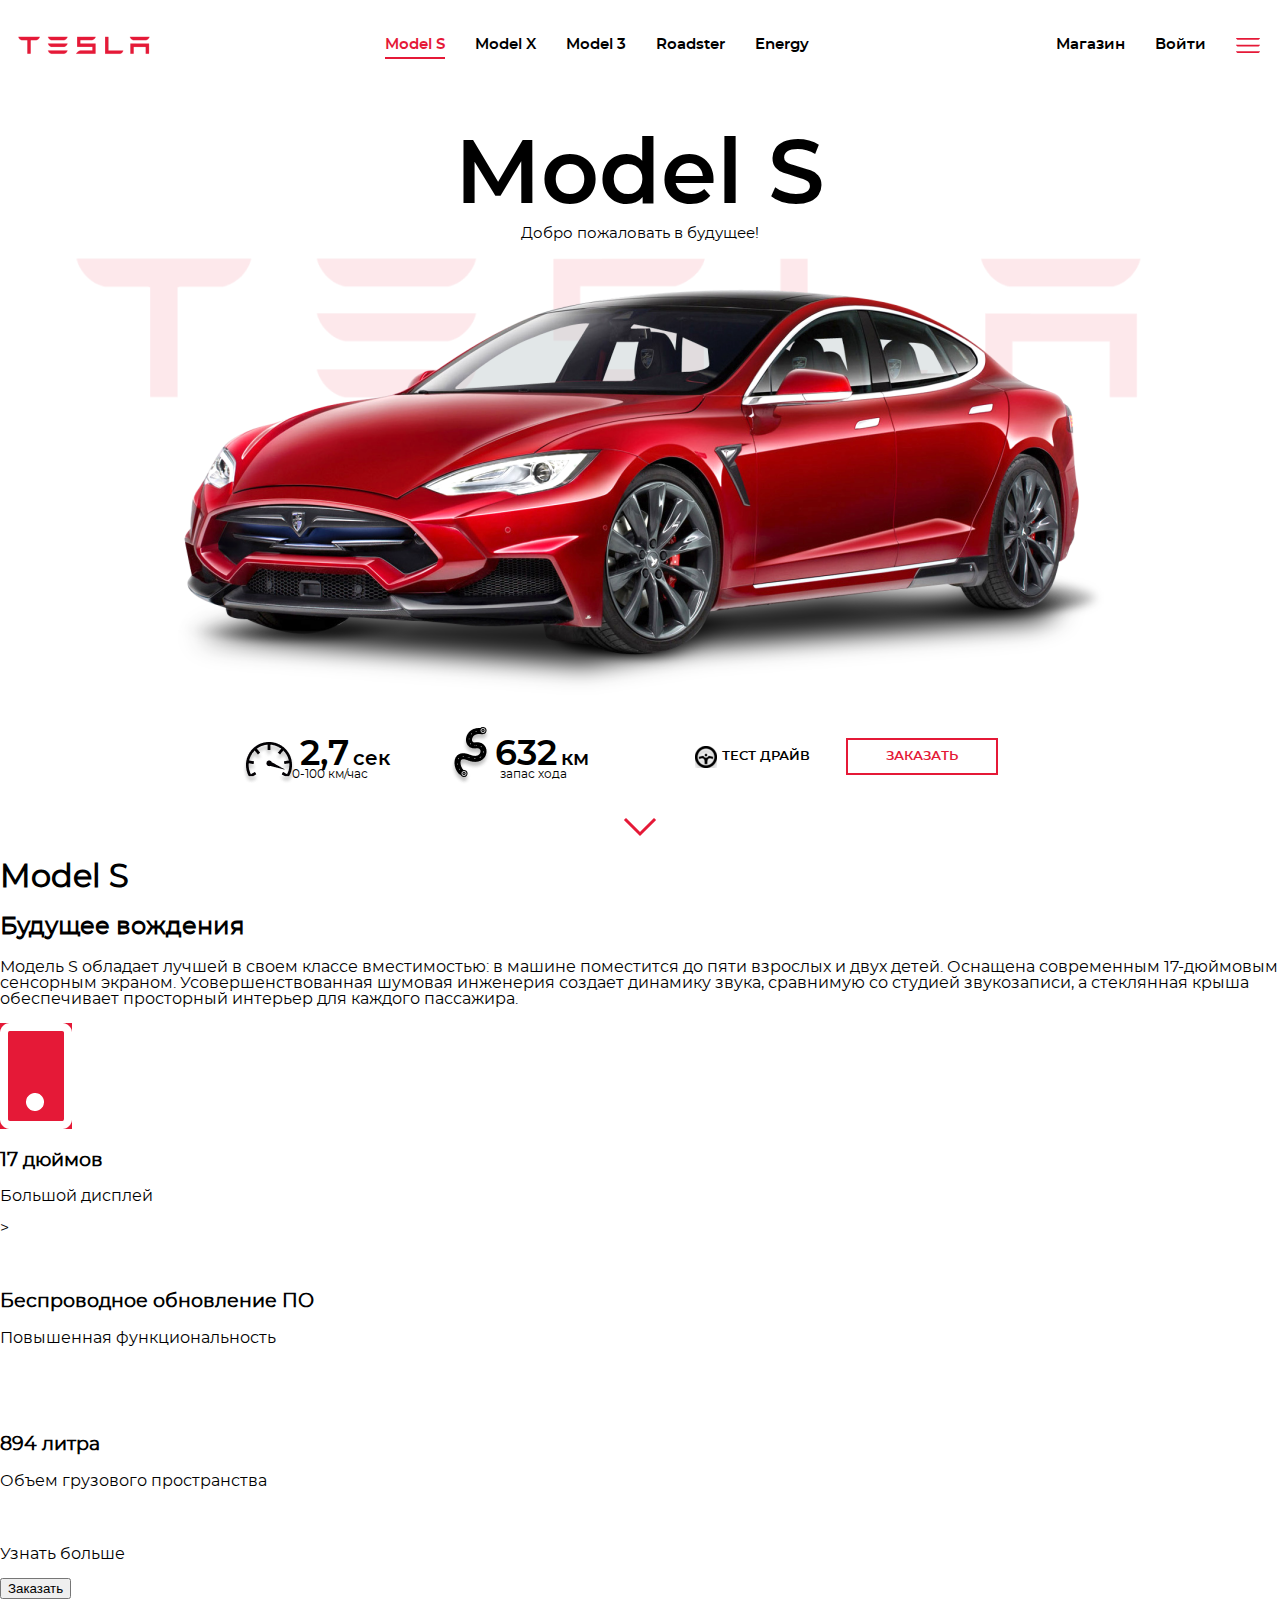
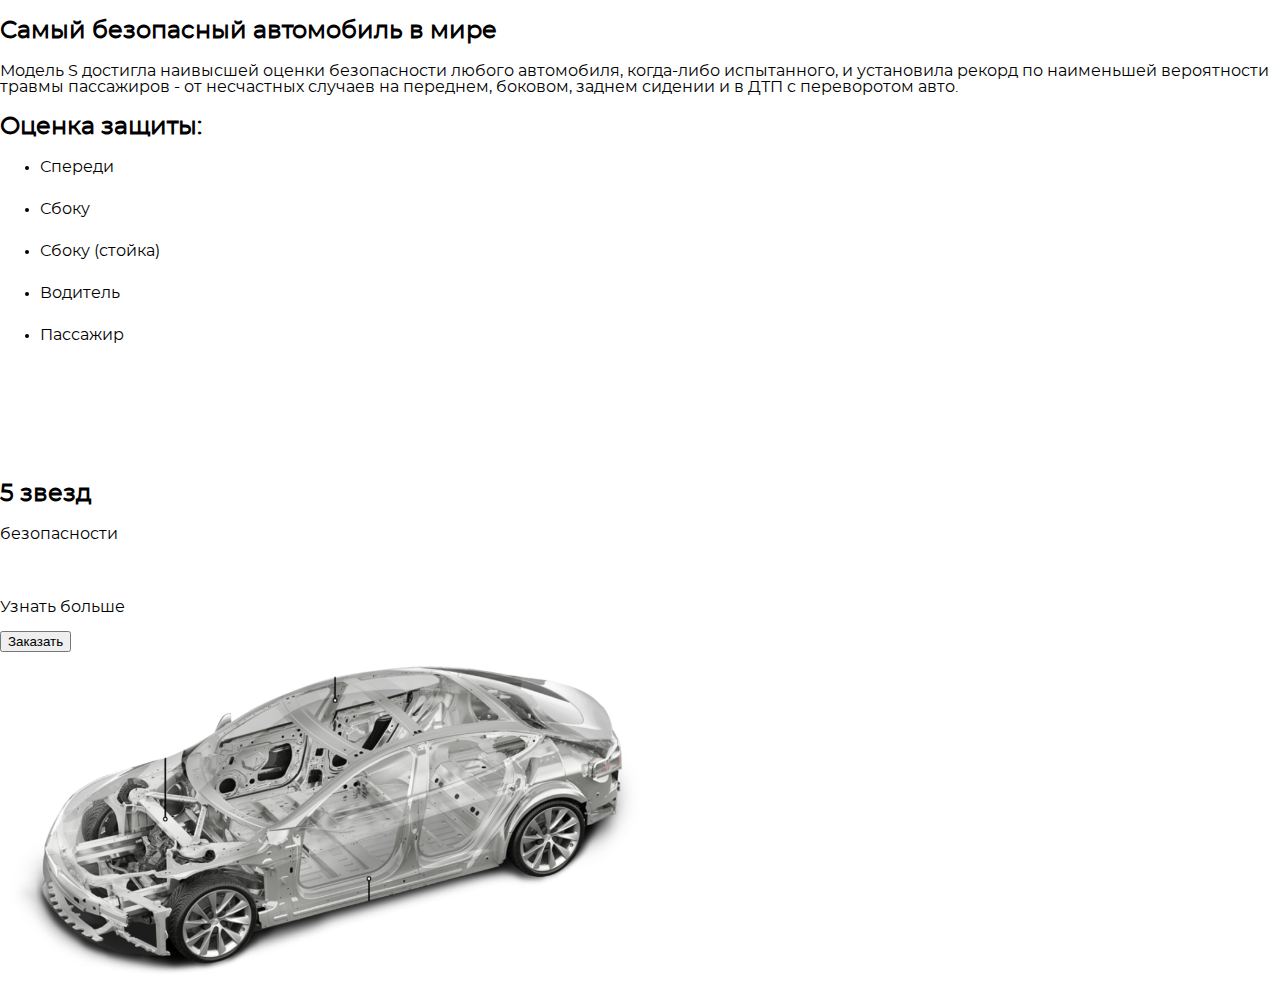
==== commit 74264dbc: "pravki_header" ====
--- a/index.html
+++ b/index.html
@@ -44,7 +44,8 @@
                 <div class="char__item">
                     <div class="char__item_block">
                         <div  class="char__img">
-                            <img src="img/icon/speed.png" alt="speed" class="char__img">
+                            <img src="img/icon/speed.png" alt="speed" class="char__img char__img_speed">
+                            <!-- <img src="img/icon/mini_speed.png" alt="speed" class="char__img_mini"> -->
                         </div>
                         <span class="char__up_big">2,7</span>
                         <span class="char__up_mini">сек</span>
@@ -56,7 +57,8 @@
                 <div class="char__item">
                     <div class="char__item_block">
                         <div class="char__img">
-                            <img src="img/icon/stroke.png" alt="stroke" class="char__img">
+                            <img src="img/icon/stroke.png" alt="stroke" class="char__img char__img_stroke">
+                            <!-- <img src="img/icon/mini_stroke.png" alt="stroke" class="char__img_mini"> -->
                         </div>
                         <span class="char__up_big">632</span>
                         <span class="char__up_mini">км</span>
--- a/style.css
+++ b/style.css
@@ -34,7 +34,9 @@
 }
 
 body {
-	font-family: 'montserratregular';
+    font-family: 'montserratregular';
+    width: 100%;
+    margin: 0;
 }
 .header {
     display: flex;
@@ -49,10 +51,6 @@
 }
 .wrap__header {
     font-family: 'montserratsemibold';
-}
-.logo {
-    width: 100%;
-    height: 100%;
 }
 .menu__item, .header__reg {
     list-style: none;
@@ -106,6 +104,15 @@
     background-size: 100%;
     text-align: center;
 }
+.banner__img {
+    max-width: 968px;
+    max-height: 450px;
+    margin-left: auto;
+    margin-right: auto;
+    display: block;
+    max-width: 100%;
+    height: auto;
+}
 .banner h1 {
     font-family: 'montserratsemibold';
     font-size: 90px;
@@ -118,11 +125,9 @@
     margin-top: 0;
     line-height: 5px;
 }
-.banner__img {
-    display: block;
-    max-width: 100%;
-    height: auto;
-}
+/* .char__img_mini {
+    display: none;
+} */
 .char {
     display: flex;
     justify-content: center;
@@ -235,12 +240,11 @@
         display: none;
     }
     .char__up_big {
-        font-family: 'montserratregular';
         font-size: 50px;
     }
 }
 
-@media (max-width: 468px) {
+@media (max-width: 650px) {
     .banner h1 {
         font-family: 'montserratsemibold';
         font-size: 50px;
@@ -260,7 +264,18 @@
     }
     .banner p {
         font-size: 10px;
-}
+    }
+    .char__img_speed {
+        width: 38.14px;
+        height: 27.98px;
+    }
+    .char__img_stroke {
+        width: 21.89px;
+        height: 34.74px;
+    }
+    .charset__second {
+        margin-left: 40px;
+    }
 @media (max-width: 434px) {
     .char__btn_red {
         padding: 7px 25px;
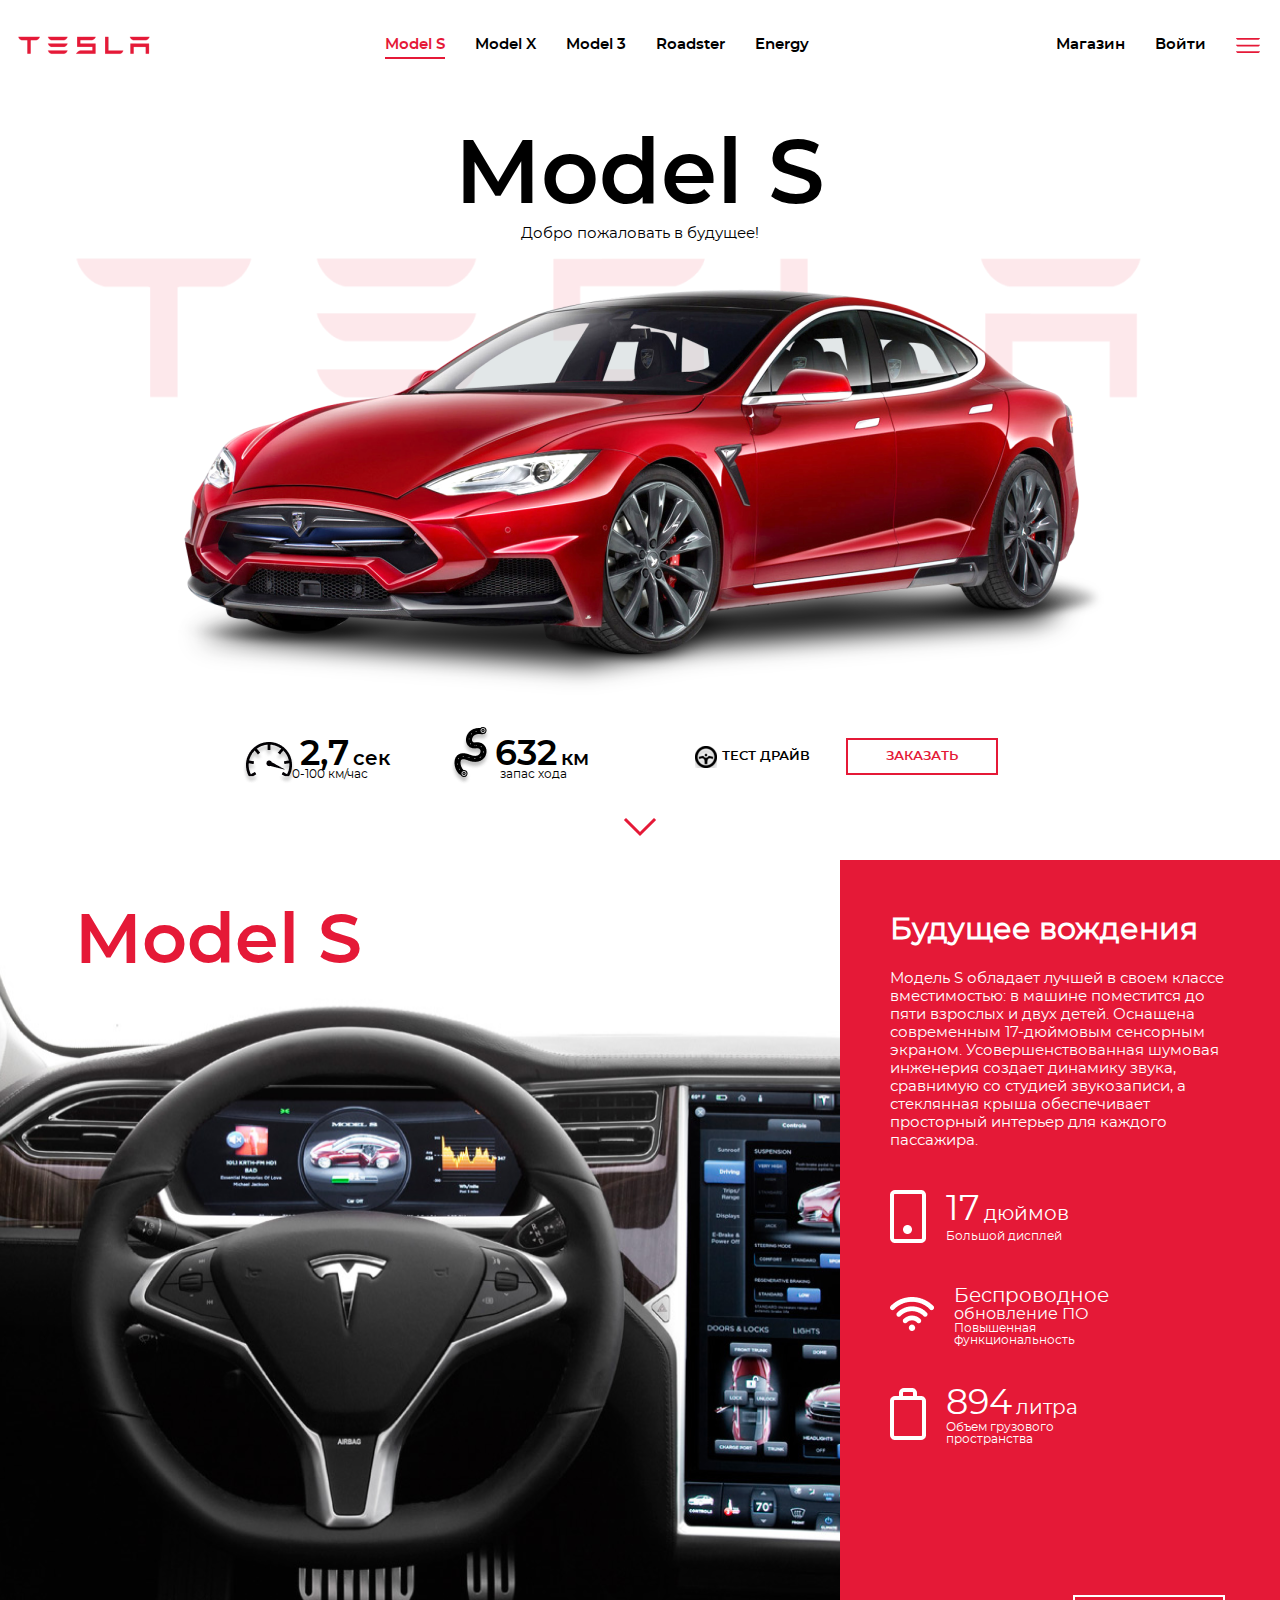
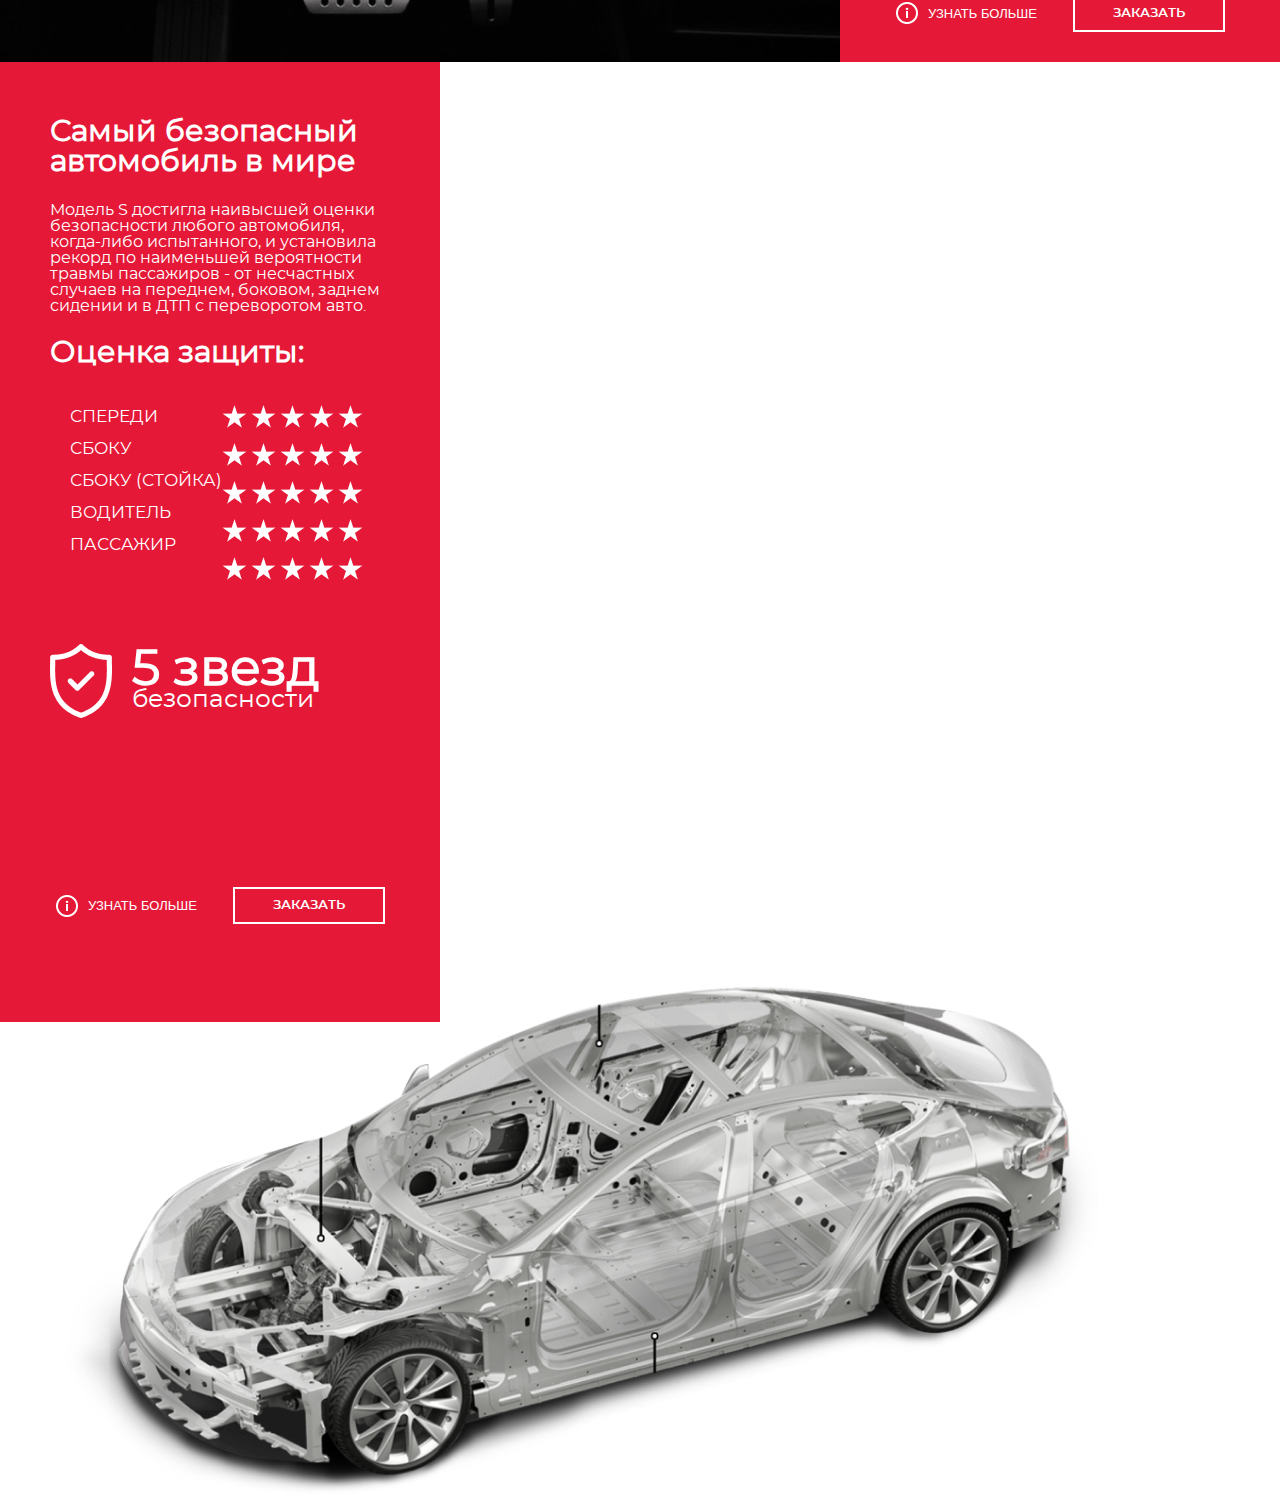
==== commit a28c58b4: "final_header" ====
--- a/index.html
+++ b/index.html
@@ -10,164 +10,229 @@
     <title>Tesla Project</title>
 </head>
 <body>
-    <!-- Шапка сайта меню навигации-->
-    <div class="wrap__header">
-        <header class="header">
-            <img src="img/Logo.png" alt="tesla" class="header__logo">
-            <nav class="header__menu">
-                <ul class="menu__item">
-                    <li class="menu__link menu__link_red"><a href="#">Model S</a></li>
-                    <li class="menu__link"><a href="#">Model X</a></li>
-                    <li class="menu__link"><a href="#">Model 3</a></li>
-                    <li class="menu__link"><a href="#">Roadster</a></li>
-                    <li class="menu__link"><a href="#">Energy</a></li>
+    <div class="container">
+        <!-- Шапка сайта меню навигации-->
+        <div class="wrap__header">
+            <header class="header">
+                <img src="img/Logo.png" alt="tesla" class="header__logo">
+                <nav class="header__menu">
+                    <ul class="menu__item">
+                        <li class="menu__link menu__link_red"><a href="#">Model S</a></li>
+                        <li class="menu__link"><a href="#">Model X</a></li>
+                        <li class="menu__link"><a href="#">Model 3</a></li>
+                        <li class="menu__link"><a href="#">Roadster</a></li>
+                        <li class="menu__link"><a href="#">Energy</a></li>
+                    </ul>
+                </nav>
+                <ul class="header__reg">
+                    <li class="menu__link"><a href="#">Магазин</a></li>
+                    <li class="menu__link"><a href="#">Войти</a></li>
                 </ul>
-            </nav>
-            <ul class="header__reg">
-                <li class="menu__link"><a href="#">Магазин</a></li>
-                <li class="menu__link"><a href="#">Войти</a></li>
-            </ul>
-            <img src="img/icon/menu.svg" alt="menu" class="header__reg_menu">
-        </header>
-    </div>
-    <!--Часть сайта с баннером-->
+                <img src="img/icon/menu.svg" alt="menu" class="header__reg_menu">
+            </header>
+        </div>
+        <!--Часть сайта с баннером-->
 
-    <section class="banner">
-        <h1 class="banner__title">Model S</h1>
-        <p class="bunner__subtitle">Добро пожаловать в будущее!</p>
-        <img src="img/banner.png" alt="banner" class="banner__img">
-    </section>
-    <!--Информация под баннером-->
-    <section class="wrap">
-        <div class="wrap__char_item">
-            <div class="char">
-                <div class="char__item">
-                    <div class="char__item_block">
-                        <div  class="char__img">
-                            <img src="img/icon/speed.png" alt="speed" class="char__img char__img_speed">
-                            <!-- <img src="img/icon/mini_speed.png" alt="speed" class="char__img_mini"> -->
-                        </div>
-                        <span class="char__up_big">2,7</span>
-                        <span class="char__up_mini">сек</span>
-                    </div>
-                    <div class="charset__second">
-                        0-100 км/час
-                    </div>
-                </div>
-                <div class="char__item">
-                    <div class="char__item_block">
-                        <div class="char__img">
-                            <img src="img/icon/stroke.png" alt="stroke" class="char__img char__img_stroke">
-                            <!-- <img src="img/icon/mini_stroke.png" alt="stroke" class="char__img_mini"> -->
-                        </div>
-                        <span class="char__up_big">632</span>
-                        <span class="char__up_mini">км</span>
-                    </div>
-                    <div class="charset__second">
-                        запас хода
-                    </div>
-                </div>
-                <div class="char__button">
-                    <button class="char__btn_test">
-                        <img src="img/icon/test.png" alt="test" class="test__img_black">
-                        <img src="img/icon/test_red.png" alt="test" class="test__img_red">
-                        <span class="test__text">Тест драйв</span>
-                    </button>
-                    <button class="char__btn_red">Заказать</button>
+        <section class="banner">
+            <h1 class="banner__title">Model S</h1>
+            <p class="bunner__subtitle">Добро пожаловать в будущее!</p>
+            <img src="img/banner.png" alt="banner" class="banner__img">
+        </section>
+        <!--Информация под баннером-->
+        <section class="wrap">
+            <div class="wrap__char_item">
+                <div class="char">
+                    <div class="char__item">
+                        <div class="char__item_block">
+                            <div  class="char__img">
+                                <img src="img/icon/speed.png" alt="speed" class="char__img char__img_speed">
+                            </div>
+                            <span class="char__up_big">2,7</span>
+                            <span class="char__up_mini">сек</span>
+                        </div>
+                        <div class="charset__second">
+                            0-100 км/час
+                        </div>
+                    </div>
+                    <div class="char__item">
+                        <div class="char__item_block">
+                            <div class="char__img">
+                                <img src="img/icon/stroke.png" alt="stroke" class="char__img char__img_stroke">
+                            </div>
+                            <span class="char__up_big">632</span>
+                            <span class="char__up_mini">км</span>
+                        </div>
+                        <div class="charset__second">
+                            запас хода
+                        </div>
+                    </div>
+                    <div class="char__button">
+                        <button class="char__btn_test">
+                            <img src="img/icon/test.png" alt="test" class="test__img_black">
+                            <img src="img/icon/test_red.png" alt="test" class="test__img_red">
+                            <span class="test__text">Тест драйв</span>
+                        </button>
+                        <button class="char__btn_red">Заказать</button>
+                    </div>
                 </div>
             </div>
+        </section>
+        <div class="arrow__down">
+            <img src="img/icon/down.svg" alt="">
         </div>
-    </section>
-    <div class="arrow__down">
-        <img src="img/icon/down.svg" alt="">
+        <!-- Основная информация страницы-->
+        <main class="container__main">
+            <section class="container__future">
+                <h1 class="future__title">Model S</h1>
+                <aside class="future__sdb">
+                    <h2 class="sdb__title">Будущее вождения</h2>
+                    <p class="sdb__text">Модель S обладает лучшей в своем классе вместимостью: в машине поместится до пяти взрослых и двух детей. Оснащена современным 17-дюймовым сенсорным экраном. Усовершенствованная шумовая инженерия создает динамику звука, сравнимую со студией звукозаписи, а стеклянная крыша обеспечивает просторный интерьер для каждого пассажира.</p>
+                    <div class="sdb__info">
+                        <div class="info__section">
+                            <div class="info__section_flex">
+                                <div class="info__section_img">
+                                    <img src="img/icon/phone.png" alt="phone" class="info__img">
+                                </div>
+                                <div class="info__section_text">
+                                    <div>
+                                        <span class="info__title_big">17</span>
+                                        <span class="info__title_mini">дюймов</span>
+                                    </div>
+                                    <div>
+                                        <span class="info__text_down">Большой дисплей</span>
+                                    </div>
+                                </div>
+                            </div>
+                        </div>
+                        <div class="info__section">
+                            <div class="info__section_flex">
+                                <div class="info__section_img">
+                                    <img src="img/icon/wi-fi.png" alt="wi-fi" class="info__img">
+                                </div>
+                                <div class="info__section_text">
+                                    <div class="info__title">
+                                        <span class="info__title_mini">Беспроводное</span>
+                                    <div>
+                                        <span>обновление ПО</span>
+                                    </div>
+                                    </div>
+                                    <div class="info__text">
+                                        <p class="info__text_down">Повышенная</p>
+                                        <p class="info__text_down">функциональность</p>
+                                    </div>
+                                </div>
+                            </div>
+                        </div>
+                        <div class="info__section">
+                            <div class="info__section_flex">
+                                <div class="info__section_img">
+                                    <img src="img/icon/bag.png" alt="bag" class="info__img">
+                                </div>
+                                <div class="info__section_text">
+                                    <div class="info__title">
+                                        <span class="info__title_big">894</span>
+                                        <span class="info__title_mini">литра</span>
+                                    </div>
+                                    <div>
+                                        <p class="info__text_down">Объем грузового</p>
+                                        <p class="info__text_down">пространства</p>
+                                    </div>
+                                </div>
+                            </div>
+                        </div>
+                    </div>
+                    <div class="future__form">
+                        <button class="future__btn">
+                            <img src="img/icon/info.png" alt="?" class="form__img">
+                            <span class="form__info">Узнать больше</span>
+                        </button>
+                        <button class="form__btn">Заказать</button>
+                    </div>
+                </aside>
+            </section>
+            <section class="conteiner__raiting">
+                <aside class="future__sdb">
+                    <div class="raiting__sdb">
+                        <h2 class="sdb__title">Самый безопасный
+                            автомобиль в мире</h2>
+                        <p class="raiting__text">Модель S достигла наивысшей оценки безопасности любого автомобиля, когда-либо испытанного, и установила рекорд по наименьшей вероятности травмы пассажиров - от несчастных случаев на переднем, боковом, заднем сидении и в ДТП с переворотом авто.
+                        </p>
+                    </div>
+                    <h2 class="sdb__title">Оценка защиты: </h2>
+                    <div class="star__container">
+                        <div class="raiting__star_text">
+                            <div class="raiting__list">
+                                <p class="raiting__list_item">Спереди</p>
+                            </div>
+                            <div class="raiting__list">
+                                <p class="raiting__list_item">Сбоку</p>
+                            </div>
+                            <div class="raiting__list">
+                                <p class="raiting__list_item">Сбоку (стойка)</p>
+                            </div>
+                            <div class="raiting__list">
+                                <p class="raiting__list_item">Водитель</p>
+                            </div>
+                            <div class="raiting__list">
+                                <p class="raiting__list_item">Пассажир</p>
+                            </div>
+                        </div>
+                        <div class="raiting__star_img">
+                            <div class="raiting__list_star">
+                                <img src="img/icon/Star.png" alt="*" class="list__star">
+                                <img src="img/icon/Star.png" alt="*" class="list__star">
+                                <img src="img/icon/Star.png" alt="*" class="list__star">
+                                <img src="img/icon/Star.png" alt="*" class="list__star">
+                                <img src="img/icon/Star.png" alt="*" class="list__star">
+                            </div>
+                            <div class="raiting__list_star">
+                                <img src="img/icon/Star.png" alt="*" class="list__star">
+                                <img src="img/icon/Star.png" alt="*" class="list__star">
+                                <img src="img/icon/Star.png" alt="*" class="list__star">
+                                <img src="img/icon/Star.png" alt="*" class="list__star">
+                                <img src="img/icon/Star.png" alt="*" class="list__star">
+                            </div>
+                            <div class="raiting__list_star">
+                                <img src="img/icon/Star.png" alt="*" class="list__star">
+                                <img src="img/icon/Star.png" alt="*" class="list__star">
+                                <img src="img/icon/Star.png" alt="*" class="list__star">
+                                <img src="img/icon/Star.png" alt="*" class="list__star">
+                                <img src="img/icon/Star.png" alt="*" class="list__star">
+                            </div>
+                            <div class="raiting__list_star">
+                                <img src="img/icon/Star.png" alt="*" class="list__star">
+                                <img src="img/icon/Star.png" alt="*" class="list__star">
+                                <img src="img/icon/Star.png" alt="*" class="list__star">
+                                <img src="img/icon/Star.png" alt="*" class="list__star">
+                                <img src="img/icon/Star.png" alt="*" class="list__star">
+                            </div>
+                            <div class="raiting__list_star">
+                                <img src="img/icon/Star.png" alt="*" class="list__star">
+                                <img src="img/icon/Star.png" alt="*" class="list__star">
+                                <img src="img/icon/Star.png" alt="*" class="list__star">
+                                <img src="img/icon/Star.png" alt="*" class="list__star">
+                                <img src="img/icon/Star.png" alt="*" class="list__star">
+                            </div>
+                        </div>
+                    </div>
+                    <div class="raiting__star">
+                        <img src="img/icon/garant.png" alt="garant" class="star__img">
+                        <div class="raiting__star_text">
+                            <h2 class="star__title">5 звезд</h2>
+                            <p class="star__subtitle">безопасности</p>
+                        </div>
+                    </div>
+                    <div class="future__form raiting__margin">
+                        <button class="future__btn">
+                            <img src="img/icon/info.png" alt="?" class="form__img">
+                            <span class="form__info">Узнать больше</span>
+                        </button>
+                        <button class="form__btn">Заказать</button>
+                    </div>
+                    <img src="img/ car.png" class="raiting__img">
+                </aside>
+            </section>
+        </main>
     </div>
-    <!-- Основная информация страницы-->
-    <main class="container__main">
-        <section class="conteiner__future">
-            <h1 class="future__title">Model S</h1>
-            <aside class="future__sdb">
-                <h2 class="sdb__title">Будущее вождения</h2>
-                <p class="sdb__text">Модель S обладает лучшей в своем классе вместимостью: в машине поместится до пяти взрослых и двух детей. Оснащена современным 17-дюймовым сенсорным экраном. Усовершенствованная шумовая инженерия создает динамику звука, сравнимую со студией звукозаписи, а стеклянная крыша обеспечивает просторный интерьер для каждого пассажира.</p>
-                <div class="sdb__info">
-                    <div class="info__section">
-                        <img src="img/icon/phone.png" alt="phone" class="info__img">
-                        <h3 class="info__title">17 дюймов</h3>
-                        <p class="info__text">Большой дисплей</p>
-                    </div></div>>
-                    <div class="info__section">
-                        <img src="img/icon/wi-fi.png" alt="wi-fi" class="info__img">
-                        <h3 class="info__title">Беспроводное обновление ПО</h3>
-                        <p class="info__text">Повышенная функциональность</p>
-                    </div>
-                    <div class="info__section">
-                        <img src="img/icon/bag.png" alt="bag" class="info__img">
-                        <h3 class="info__title">894 литра</h3>
-                        <p class="info__text">Объем грузового пространства</p>
-                    </div>
-                </div>
-                <div class="future__form">
-                    <img src="img/icon/info.png" alt="?" class="form__img">
-                    <p class="form__info">Узнать больше</p>
-                    <button class="form__btn">Заказать</button>
-                </div>
-            </aside>
-        </section>
-        <section class="conteiner__raiting">
-            <aside class="raiting__sdb">
-                <div class="raiting__sdb">
-                    <h2 class="raiting__title">Самый безопасный
-                        автомобиль в мире</h2>
-                    <p class="raiting__text">Модель S достигла наивысшей оценки безопасности любого автомобиля, когда-либо испытанного, и установила рекорд по наименьшей вероятности травмы пассажиров - от несчастных случаев на переднем, боковом, заднем сидении и в ДТП с переворотом авто.
-                    </p>
-                </div>
-                <div class="raiting__sdb">
-                    <h2 class="raiting__title">Оценка защиты: </h2>
-                    <ul class="raiting__list">
-                        <li class="list__item">Спереди</li>
-                            <img src="img/icon/Star.png" alt="*" class="list__star">
-                            <img src="img/icon/Star.png" alt="*" class="list__star">
-                            <img src="img/icon/Star.png" alt="*" class="list__star">
-                            <img src="img/icon/Star.png" alt="*" class="list__star">
-                            <img src="img/icon/Star.png" alt="*" class="list__star">
-                        <li class="raiting__list_item">Сбоку</li>
-                            <img src="img/icon/Star.png" alt="*" class="list__star">
-                            <img src="img/icon/Star.png" alt="*" class="list__star">
-                            <img src="img/icon/Star.png" alt="*" class="list__star">
-                            <img src="img/icon/Star.png" alt="*" class="list__star">
-                            <img src="img/icon/Star.png" alt="*" class="list__star">
-                        <li class="raiting__list_item">Сбоку (стойка)</li>
-                            <img src="img/icon/Star.png" alt="*" class="list__star">
-                            <img src="img/icon/Star.png" alt="*" class="list__star">
-                            <img src="img/icon/Star.png" alt="*" class="list__star">
-                            <img src="img/icon/Star.png" alt="*" class="list__star">
-                            <img src="img/icon/Star.png" alt="*" class="list__star">
-                        <li class="raiting__list_item">Водитель</li>
-                            <img src="img/icon/Star.png" alt="*" class="list__star">
-                            <img src="img/icon/Star.png" alt="*" class="list__star">
-                            <img src="img/icon/Star.png" alt="*" class="list__star">
-                            <img src="img/icon/Star.png" alt="*" class="list__star">
-                            <img src="img/icon/Star.png" alt="*" class="list__star">
-                        <li class="raiting__list_item">Пассажир</li>
-                            <img src="img/icon/Star.png" alt="*" class="list__star">
-                            <img src="img/icon/Star.png" alt="*" class="list__star">
-                            <img src="img/icon/Star.png" alt="*" class="list__star">
-                            <img src="img/icon/Star.png" alt="*" class="list__star">
-                            <img src="img/icon/Star.png" alt="*" class="list__star">
-                    </ul>
-                </div>
-                <div class="raiting__star">
-                    <img src="img/icon/garant.png" alt="garant" class="star__img">
-                    <h2 class="star__title">5 звезд</h2>
-                    <p class="star__subtitle">безопасности</p>
-                </div>
-                <div class="raiting__form">
-                    <img src="img/icon/info.png" alt="?" class="form__img">
-                    <p class="form__info">Узнать больше</p>
-                    <button class="form__btn">Заказать</button>
-                </div>
-                <img src="img/ car.png" class="raiting__img">
-            </aside>
-        </section>
-    </main>
 </body>
 </html>--- a/style.css
+++ b/style.css
@@ -38,6 +38,10 @@
     width: 100%;
     margin: 0;
 }
+.container {
+    max-width: 1440px;
+    margin: 0 auto;
+}
 .header {
     display: flex;
     justify-content: space-between;
@@ -125,9 +129,6 @@
     margin-top: 0;
     line-height: 5px;
 }
-/* .char__img_mini {
-    display: none;
-} */
 .char {
     display: flex;
     justify-content: center;
@@ -196,8 +197,123 @@
     margin-top: 40px;
     text-align: center;
 }
-.raiting__img {
-    width: 50%;
+
+/* Вторая часть сайта */
+.container__future {
+    display: flex;
+    justify-content: space-between;
+    background-image: url(img/background.png);
+    background-position: bottom left;
+    background-repeat: no-repeat;
+    margin-top: 20px;
+
+}
+.future__title {
+    display: inline-block;
+    color: #E51937;
+    font-size: 70px;
+    font-family: 'montserratsemibold';
+    margin-left: 75px;
+
+}
+.future__sdb {
+    max-width: 340px;
+    max-height: 900px;
+    background-color: #E51937;
+    color: #fff;
+    padding: 30px 50px;
+}
+.sdb__title {
+    font-size: 30px;
+}
+.sdb__text {
+    font-size: 15px;
+    line-height: 18px;
+}
+.form__btn {
+    font-family: 'montserratsemibold';
+    color: #fff;
+    background-color: #E51937;
+    font-weight: bold;
+    font-size: 13px;
+    text-align: center;
+    padding: 10px 38px;
+    margin-left: 30px;
+    border: 2px solid #fff;
+    text-transform: uppercase;
+}
+.future__btn {
+    border: none;
+    color: #fff;
+    font-size: 13px;
+    background-color: #E51937;
+    text-transform: uppercase;
+    display: flex;
+    align-items: center;
+}
+.future__form {
+    display: flex;
+    margin-top: 150px;
+}
+.info__section_flex {
+    display: flex;
+    align-items: center;
+    margin-top: 40px;
+}
+.info__title_big {
+    font-size: 35px;
+    /* font-family: 'montserratsemibold'; */
+}
+.info__title_mini {
+    font-size: 20px;
+    margin: 0;
+    /* font-family: 'montserratsemibold'; */
+}
+.info__text_down {
+    font-size: 12px;
+    margin: 0;
+}
+.info__section_text {
+    margin-left: 20px;
+}
+.form__img {
+    margin-right: 10px;
+}
+.raiting__list_item {
+    font-size: 17px;
+    text-transform: uppercase;
+}
+.star__title {
+    font-size: 50px;
+    margin-bottom: 2px;
+    margin-top: 20px;
+}
+.star__subtitle {
+    font-size: 25px;
+    margin-top: -10px;
+}
+.star__container {
+    display: flex;
+}
+.raiting__text {
+    margin: 3px 0;
+}
+.raiting__star {
+    margin-top: 30px;
+    display: flex;
+    align-items: center;
+}
+.raiting__list_item {
+    margin: 15px 0;
+}
+.raiting__list_star {
+    margin: 12px 0;
+}
+.raiting__star_text {
+    margin-left: 20px;
+}
+.raiting__margin {
+    margin-bottom: 40px;
 }
 @media (max-width: 1024px) {
     .header__menu, .header__reg {
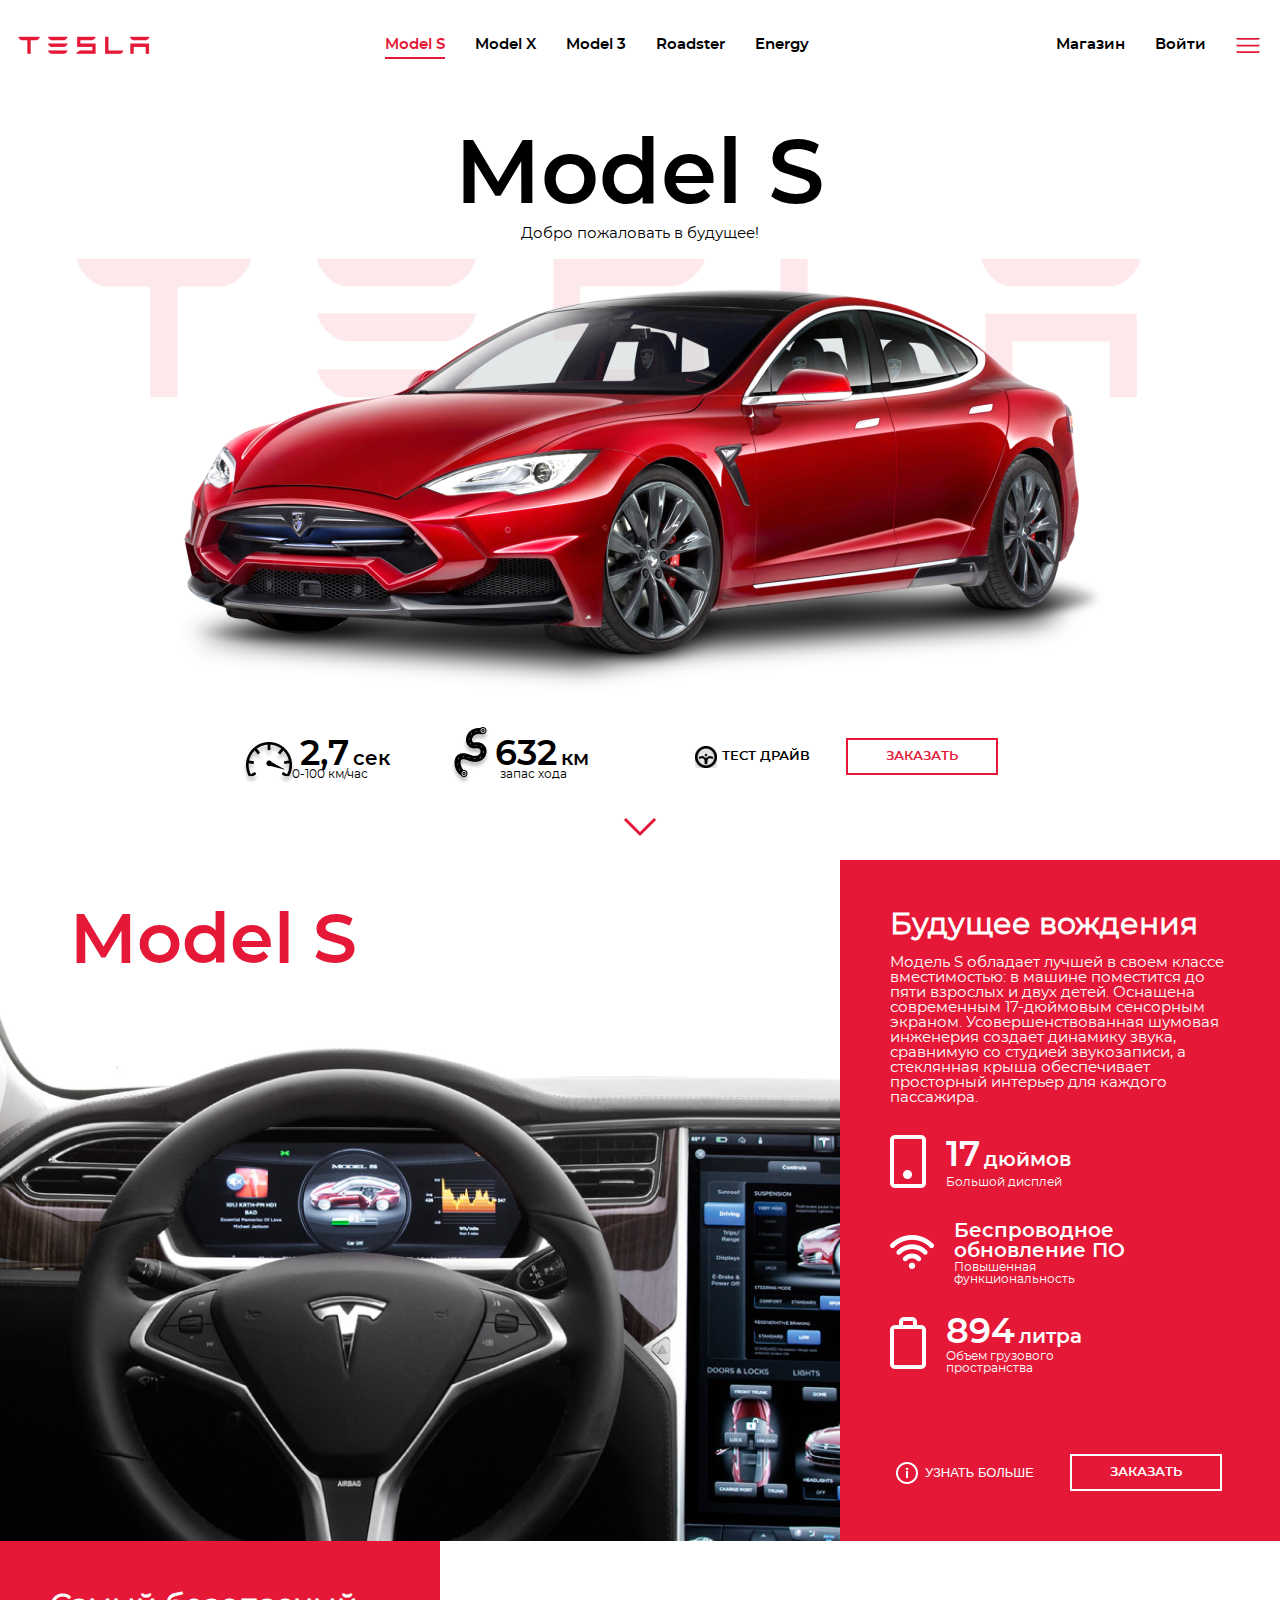
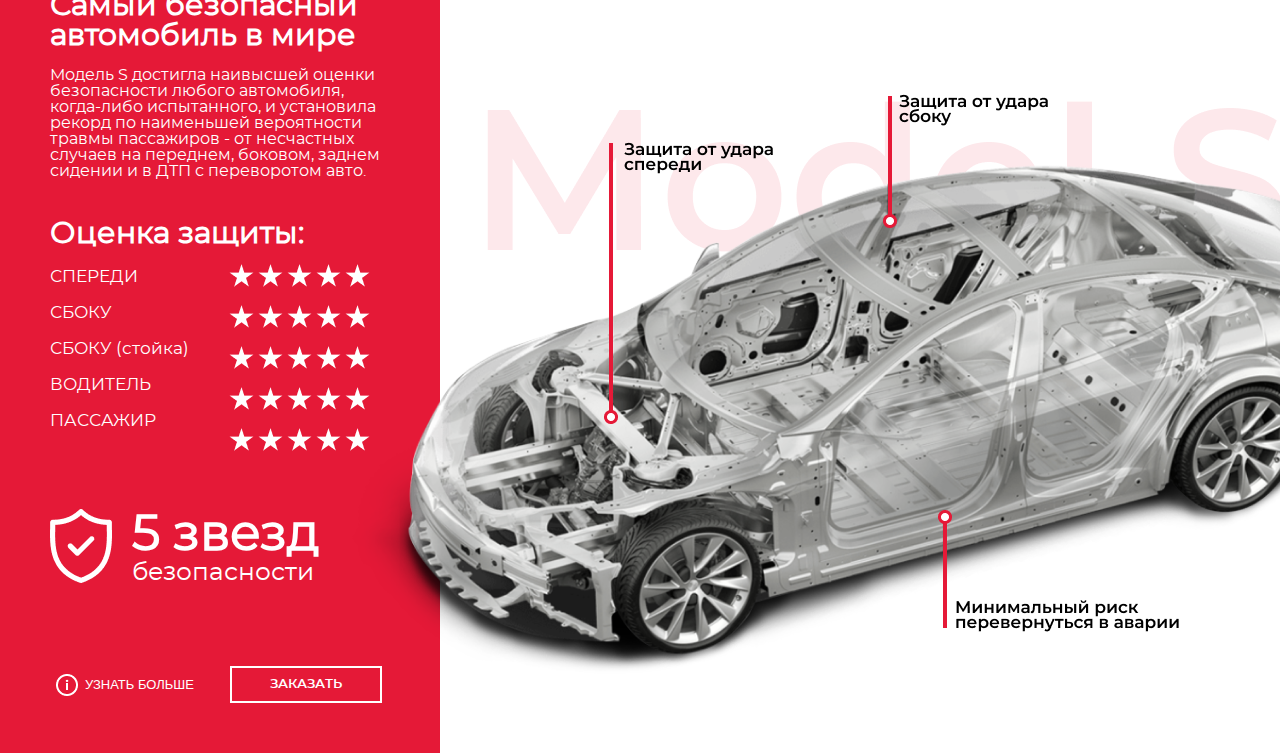
==== commit 79153cf6: "second_list" ====
--- a/index.html
+++ b/index.html
@@ -81,155 +81,176 @@
             <img src="img/icon/down.svg" alt="">
         </div>
         <!-- Основная информация страницы-->
-        <main class="container__main">
-            <section class="container__future">
-                <h1 class="future__title">Model S</h1>
-                <aside class="future__sdb">
-                    <h2 class="sdb__title">Будущее вождения</h2>
-                    <p class="sdb__text">Модель S обладает лучшей в своем классе вместимостью: в машине поместится до пяти взрослых и двух детей. Оснащена современным 17-дюймовым сенсорным экраном. Усовершенствованная шумовая инженерия создает динамику звука, сравнимую со студией звукозаписи, а стеклянная крыша обеспечивает просторный интерьер для каждого пассажира.</p>
-                    <div class="sdb__info">
-                        <div class="info__section">
-                            <div class="info__section_flex">
-                                <div class="info__section_img">
-                                    <img src="img/icon/phone.png" alt="phone" class="info__img">
-                                </div>
-                                <div class="info__section_text">
-                                    <div>
-                                        <span class="info__title_big">17</span>
-                                        <span class="info__title_mini">дюймов</span>
-                                    </div>
-                                    <div>
-                                        <span class="info__text_down">Большой дисплей</span>
-                                    </div>
-                                </div>
-                            </div>
-                        </div>
-                        <div class="info__section">
-                            <div class="info__section_flex">
-                                <div class="info__section_img">
-                                    <img src="img/icon/wi-fi.png" alt="wi-fi" class="info__img">
-                                </div>
-                                <div class="info__section_text">
-                                    <div class="info__title">
-                                        <span class="info__title_mini">Беспроводное</span>
-                                    <div>
-                                        <span>обновление ПО</span>
-                                    </div>
-                                    </div>
-                                    <div class="info__text">
-                                        <p class="info__text_down">Повышенная</p>
-                                        <p class="info__text_down">функциональность</p>
-                                    </div>
-                                </div>
-                            </div>
-                        </div>
-                        <div class="info__section">
-                            <div class="info__section_flex">
-                                <div class="info__section_img">
-                                    <img src="img/icon/bag.png" alt="bag" class="info__img">
-                                </div>
-                                <div class="info__section_text">
-                                    <div class="info__title">
-                                        <span class="info__title_big">894</span>
-                                        <span class="info__title_mini">литра</span>
-                                    </div>
-                                    <div>
-                                        <p class="info__text_down">Объем грузового</p>
-                                        <p class="info__text_down">пространства</p>
-                                    </div>
-                                </div>
-                            </div>
-                        </div>
-                    </div>
-                    <div class="future__form">
-                        <button class="future__btn">
-                            <img src="img/icon/info.png" alt="?" class="form__img">
-                            <span class="form__info">Узнать больше</span>
-                        </button>
-                        <button class="form__btn">Заказать</button>
-                    </div>
-                </aside>
+        <main class="wrapper__main">
+            <section class="wrapper__container">
+                <div class="flex__container">
+                    <div class="flex__content">
+                        <h1 class="flex__content_title">Model S</h1>
+                        <img src="img/background.png" alt="tesla" class="flex__content_img">
+                    </div>
+                    <div class="flex__sdb flex__sdb_down">
+                        <div class="flex__wrap">
+                            <div class="cont__sdb">
+                                <h2 class="sdb__title">Будущее вождения</h2>
+                                <p class="sdb__text">Модель S обладает лучшей в своем классе вместимостью: в машине поместится до пяти взрослых и двух детей. Оснащена современным 17-дюймовым сенсорным экраном. Усовершенствованная шумовая инженерия создает динамику звука, сравнимую со студией звукозаписи, а стеклянная крыша обеспечивает просторный интерьер для каждого пассажира.</p>
+                            </div>
+                            <div class="sdb__info">
+                                <div class="info__section">
+                                    <div class="info__section_flex">
+                                        <div class="info__section_img">
+                                            <img src="img/icon/phone.png" alt="phone" class="info__img">
+                                        </div>
+                                        <div class="info__section_text">
+                                            <div>
+                                                <span class="info__title_big">17</span>
+                                                <span class="info__title_mini">дюймов</span>
+                                            </div>
+                                            <div>
+                                                <span class="info__text_down">Большой дисплей</span>
+                                            </div>
+                                        </div>
+                                    </div>
+                                </div>
+                                <div class="info__section">
+                                    <div class="info__section_flex">
+                                        <div class="info__section_img">
+                                            <img src="img/icon/wi-fi.png" alt="wi-fi" class="info__img">
+                                        </div>
+                                        <div class="info__section_text">
+                                            <div class="info__title">
+                                                <span class="info__title_mini">Беспроводное</span>
+                                            <div>
+                                                <span class="info__title_mini">обновление ПО</span>
+                                            </div>
+                                            </div>
+                                            <div class="info__text">
+                                                <p class="info__text_down">Повышенная</p>
+                                                <p class="info__text_down">функциональность</p>
+                                            </div>
+                                        </div>
+                                    </div>
+                                </div>
+                                <div class="info__section">
+                                    <div class="info__section_flex">
+                                        <div class="info__section_img">
+                                            <img src="img/icon/bag.png" alt="bag" class="info__img">
+                                        </div>
+                                        <div class="info__section_text">
+                                            <div class="info__title">
+                                                <span class="info__title_big">894</span>
+                                                <span class="info__title_mini">литра</span>
+                                            </div>
+                                            <div>
+                                                <p class="info__text_down">Объем грузового</p>
+                                                <p class="info__text_down">пространства</p>
+                                            </div>
+                                        </div>
+                                    </div>
+                                </div>
+                            </div>
+                        </div>
+                        <div class="future__form">
+                            <button class="future__btn">
+                                <img src="img/icon/info.png" alt="?" class="form__img">
+                                <span class="form__info">Узнать больше</span>
+                            </button>
+                            <button class="form__btn">Заказать</button>
+                        </div>
+                    </aside>
+                </div>
             </section>
             <section class="conteiner__raiting">
                 <aside class="future__sdb">
-                    <div class="raiting__sdb">
-                        <h2 class="sdb__title">Самый безопасный
-                            автомобиль в мире</h2>
-                        <p class="raiting__text">Модель S достигла наивысшей оценки безопасности любого автомобиля, когда-либо испытанного, и установила рекорд по наименьшей вероятности травмы пассажиров - от несчастных случаев на переднем, боковом, заднем сидении и в ДТП с переворотом авто.
-                        </p>
-                    </div>
-                    <h2 class="sdb__title">Оценка защиты: </h2>
-                    <div class="star__container">
-                        <div class="raiting__star_text">
-                            <div class="raiting__list">
-                                <p class="raiting__list_item">Спереди</p>
-                            </div>
-                            <div class="raiting__list">
-                                <p class="raiting__list_item">Сбоку</p>
-                            </div>
-                            <div class="raiting__list">
-                                <p class="raiting__list_item">Сбоку (стойка)</p>
-                            </div>
-                            <div class="raiting__list">
-                                <p class="raiting__list_item">Водитель</p>
-                            </div>
-                            <div class="raiting__list">
-                                <p class="raiting__list_item">Пассажир</p>
-                            </div>
-                        </div>
-                        <div class="raiting__star_img">
-                            <div class="raiting__list_star">
-                                <img src="img/icon/Star.png" alt="*" class="list__star">
-                                <img src="img/icon/Star.png" alt="*" class="list__star">
-                                <img src="img/icon/Star.png" alt="*" class="list__star">
-                                <img src="img/icon/Star.png" alt="*" class="list__star">
-                                <img src="img/icon/Star.png" alt="*" class="list__star">
-                            </div>
-                            <div class="raiting__list_star">
-                                <img src="img/icon/Star.png" alt="*" class="list__star">
-                                <img src="img/icon/Star.png" alt="*" class="list__star">
-                                <img src="img/icon/Star.png" alt="*" class="list__star">
-                                <img src="img/icon/Star.png" alt="*" class="list__star">
-                                <img src="img/icon/Star.png" alt="*" class="list__star">
-                            </div>
-                            <div class="raiting__list_star">
-                                <img src="img/icon/Star.png" alt="*" class="list__star">
-                                <img src="img/icon/Star.png" alt="*" class="list__star">
-                                <img src="img/icon/Star.png" alt="*" class="list__star">
-                                <img src="img/icon/Star.png" alt="*" class="list__star">
-                                <img src="img/icon/Star.png" alt="*" class="list__star">
-                            </div>
-                            <div class="raiting__list_star">
-                                <img src="img/icon/Star.png" alt="*" class="list__star">
-                                <img src="img/icon/Star.png" alt="*" class="list__star">
-                                <img src="img/icon/Star.png" alt="*" class="list__star">
-                                <img src="img/icon/Star.png" alt="*" class="list__star">
-                                <img src="img/icon/Star.png" alt="*" class="list__star">
-                            </div>
-                            <div class="raiting__list_star">
-                                <img src="img/icon/Star.png" alt="*" class="list__star">
-                                <img src="img/icon/Star.png" alt="*" class="list__star">
-                                <img src="img/icon/Star.png" alt="*" class="list__star">
-                                <img src="img/icon/Star.png" alt="*" class="list__star">
-                                <img src="img/icon/Star.png" alt="*" class="list__star">
-                            </div>
-                        </div>
-                    </div>
-                    <div class="raiting__star">
-                        <img src="img/icon/garant.png" alt="garant" class="star__img">
-                        <div class="raiting__star_text">
-                            <h2 class="star__title">5 звезд</h2>
-                            <p class="star__subtitle">безопасности</p>
-                        </div>
-                    </div>
-                    <div class="future__form raiting__margin">
-                        <button class="future__btn">
-                            <img src="img/icon/info.png" alt="?" class="form__img">
-                            <span class="form__info">Узнать больше</span>
-                        </button>
-                        <button class="form__btn">Заказать</button>
-                    </div>
-                    <img src="img/ car.png" class="raiting__img">
+                    <div class="car__footer">
+                        <img src="img/ car.png" alt="car" class="car__footer_img">
+                    </div>
+                    <div class="flex__sdb flex__sdb_pdg">
+                        <div class="wrap__column">
+                            <div class="raiting__sdb">
+                                <h2 class="sdb__title">Самый безопасный
+                                    автомобиль в мире</h2>
+                                <p class="raiting__text">Модель S достигла наивысшей оценки безопасности любого автомобиля, когда-либо испытанного, и установила рекорд по наименьшей вероятности травмы пассажиров - от несчастных случаев на переднем, боковом, заднем сидении и в ДТП с переворотом авто.
+                                </p>
+                            </div>
+                            <div class="star__wrap">
+                                <div class="raiting__sdb_star">
+                                    <h2 class="sdb__title">Оценка защиты: </h2>
+                                </div>
+                                <div class="star__container">
+                                    <div class="raiting__star_text">
+                                        <div class="raiting__list">
+                                            <p class="raiting__list_item">Спереди</p>
+                                        </div>
+                                        <div class="raiting__list">
+                                            <p class="raiting__list_item">Сбоку</p>
+                                        </div>
+                                        <div class="raiting__list">
+                                            <p class="raiting__list_item">Сбоку<span> (стойка)</span></p>
+                                        </div>
+                                        <div class="raiting__list">
+                                            <p class="raiting__list_item">Водитель</p>
+                                        </div>
+                                        <div class="raiting__list">
+                                            <p class="raiting__list_item">Пассажир</p>
+                                        </div>
+                                    </div>
+                                    <div class="raiting__star_img">
+                                        <div class="raiting__list_star">
+                                            <img src="img/icon/Star.png" alt="*" class="list__star">
+                                            <img src="img/icon/Star.png" alt="*" class="list__star">
+                                            <img src="img/icon/Star.png" alt="*" class="list__star">
+                                            <img src="img/icon/Star.png" alt="*" class="list__star">
+                                            <img src="img/icon/Star.png" alt="*" class="list__star">
+                                        </div>
+                                        <div class="raiting__list_star">
+                                            <img src="img/icon/Star.png" alt="*" class="list__star">
+                                            <img src="img/icon/Star.png" alt="*" class="list__star">
+                                            <img src="img/icon/Star.png" alt="*" class="list__star">
+                                            <img src="img/icon/Star.png" alt="*" class="list__star">
+                                            <img src="img/icon/Star.png" alt="*" class="list__star">
+                                        </div>
+                                        <div class="raiting__list_star">
+                                            <img src="img/icon/Star.png" alt="*" class="list__star">
+                                            <img src="img/icon/Star.png" alt="*" class="list__star">
+                                            <img src="img/icon/Star.png" alt="*" class="list__star">
+                                            <img src="img/icon/Star.png" alt="*" class="list__star">
+                                            <img src="img/icon/Star.png" alt="*" class="list__star">
+                                        </div>
+                                        <div class="raiting__list_star">
+                                            <img src="img/icon/Star.png" alt="*" class="list__star">
+                                            <img src="img/icon/Star.png" alt="*" class="list__star">
+                                            <img src="img/icon/Star.png" alt="*" class="list__star">
+                                            <img src="img/icon/Star.png" alt="*" class="list__star">
+                                            <img src="img/icon/Star.png" alt="*" class="list__star">
+                                        </div>
+                                        <div class="raiting__list_star">
+                                            <img src="img/icon/Star.png" alt="*" class="list__star">
+                                            <img src="img/icon/Star.png" alt="*" class="list__star">
+                                            <img src="img/icon/Star.png" alt="*" class="list__star">
+                                            <img src="img/icon/Star.png" alt="*" class="list__star">
+                                            <img src="img/icon/Star.png" alt="*" class="list__star">
+                                        </div>
+                                    </div>
+                                </div>
+                            </div>
+                        </div>
+                        <div class="raiting__star">
+                            <div>
+                                <img src="img/icon/garant.png" alt="garant" class="star__img">
+                            </div>
+                            <div class="raiting__five_text">
+                                <h2 class="star__title">5 звезд</h2>
+                                <p class="star__subtitle">безопасности</p>
+                            </div>
+                        </div>
+                        <div class="future__form raiting__margin">
+                            <button class="future__btn">
+                                <img src="img/icon/info.png" alt="?" class="form__img">
+                                <span class="form__info">Узнать больше</span>
+                            </button>
+                            <button class="form__btn">Заказать</button>
+                        </div>
+                    </div>
                 </aside>
             </section>
         </main>
--- a/style.css
+++ b/style.css
@@ -33,13 +33,17 @@
 
 }
 
+/* * {
+    box-sizing: border-box;
+} */
 body {
     font-family: 'montserratregular';
     width: 100%;
-    margin: 0;
+    margin: 0 auto;
 }
 .container {
     max-width: 1440px;
+    width: 100%;
     margin: 0 auto;
 }
 .header {
@@ -199,36 +203,79 @@
 }
 
 /* Вторая часть сайта */
-.container__future {
+
+.flex__sdb {
+    max-width: 340px;
+    max-height: 800px;
+    color: #fff;
+    background-color: #E51937;
+    padding: 50px;
+}
+.flex__container {
     display: flex;
     justify-content: space-between;
     background-image: url(img/background.png);
-    background-position: bottom left;
-    background-repeat: no-repeat;
-    margin-top: 20px;
-
-}
-.future__title {
-    display: inline-block;
+
+    margin: 20px auto auto auto;
+}
+.flex__content_img {
+    display: none;
+}
+.flex__content_title {
     color: #E51937;
     font-size: 70px;
     font-family: 'montserratsemibold';
-    margin-left: 75px;
-
-}
-.future__sdb {
-    max-width: 340px;
-    max-height: 900px;
-    background-color: #E51937;
-    color: #fff;
-    padding: 30px 50px;
+    margin-left: 70px;
 }
 .sdb__title {
     font-size: 30px;
+    margin: 0 auto;
 }
 .sdb__text {
     font-size: 15px;
-    line-height: 18px;
+}
+.info__section_flex {
+    display: flex;
+    align-items: center;
+    margin-top: 30px;
+}
+.info__section_text {
+    margin-left: 20px;
+}
+.info__title_big {
+    font-size: 35px;
+    font-family: 'montserratsemibold';
+
+}
+.info__title_mini {
+    font-size: 20px;
+    font-family: 'montserratsemibold';
+
+}
+.info__text_down {
+    font-size: 12px;
+    margin: 0 auto;
+}
+.future__btn {
+    display: flex;
+    align-items: center;
+}
+.future__form {
+    display: flex;
+    margin-top: 80px;
+}
+.future__btn {
+    border: none;
+    color: #fff;
+    font-size: 13px;
+    background-color: #E51937;
+    text-transform: uppercase;
+    display: flex;
+    align-items: center;
+    margin-right: 15px;
+}
+.form__img {
+    margin-right: 7px;
 }
 .form__btn {
     font-family: 'montserratsemibold';
@@ -238,89 +285,118 @@
     font-size: 13px;
     text-align: center;
     padding: 10px 38px;
-    margin-left: 30px;
     border: 2px solid #fff;
     text-transform: uppercase;
-}
-.future__btn {
-    border: none;
-    color: #fff;
-    font-size: 13px;
-    background-color: #E51937;
-    text-transform: uppercase;
+    margin-left: 15px;
+}
+.conteiner__raiting {
+    background-image: url(img/ModelS.png);
+    background-repeat: no-repeat;
+    background-position: right 160px;
+}
+.star__container {
+    display: flex;
+}
+.raiting__star {
+    margin-top: 55px;
     display: flex;
     align-items: center;
 }
-.future__form {
-    display: flex;
-    margin-top: 150px;
-}
-.info__section_flex {
-    display: flex;
-    align-items: center;
-    margin-top: 40px;
-}
-.info__title_big {
-    font-size: 35px;
-    /* font-family: 'montserratsemibold'; */
-}
-.info__title_mini {
-    font-size: 20px;
-    margin: 0;
-    /* font-family: 'montserratsemibold'; */
-}
-.info__text_down {
-    font-size: 12px;
-    margin: 0;
-}
-.info__section_text {
-    margin-left: 20px;
-}
-.form__img {
-    margin-right: 10px;
+.star__title {
+    font-size: 50px;
+    margin: 0 0 0 20px;
+}
+.star__subtitle {
+    margin: 0 0 0 20px;
+    font-size: 25px;
+}
+.raiting__list_star {
+    margin: 15px 0 0 40px;
 }
 .raiting__list_item {
     font-size: 17px;
     text-transform: uppercase;
-}
-.star__title {
-    font-size: 50px;
-    margin-bottom: 2px;
-    margin-top: 20px;
-}
-.star__subtitle {
-    font-size: 25px;
-    margin-top: -10px;
-}
-.star__container {
-    display: flex;
-}
-.raiting__text {
-    margin: 3px 0;
-}
-.raiting__star {
-    margin-top: 30px;
-    display: flex;
-    align-items: center;
-}
-.raiting__list_item {
-    margin: 15px 0;
-}
-.raiting__list_star {
-    margin: 12px 0;
-}
-.raiting__star_text {
-    margin-left: 20px;
-}
-.raiting__margin {
-    margin-bottom: 40px;
-}
-@media (max-width: 1024px) {
+    margin: 19px 0;
+}
+.raiting__list_item span {
+    text-transform: lowercase;
+}
+.car__footer {
+    position: absolute;
+}
+.car__footer_img {
+    position: relative;
+    top: 150px;
+    left: 340px;
+    /* max-width: 1049px;
+    max-height: 592px; */
+    max-width: 100%;
+}
+.raiting__sdb_star {
+    margin-top: 40px;
+}
+
+
+
+
+@media (max-width: 1042px) {
     .header__menu, .header__reg {
         display: none;
     }
     .wrap {
         align-items: center;
+    }
+    .flex__container {
+        flex-direction: column;
+    }
+    .flex__sdb {
+        height: auto;
+        max-width: 100%;
+    }
+    .flex__sdb_pdg {
+        padding-top: 0px;
+    }
+    .flex__content_title {
+        float: right;
+        margin-right: 70px;
+    }
+    .flex__sdb_down {
+        margin-top: 500px;
+    }
+    .flex__wrap {
+        display: flex;
+        justify-content: space-between;
+    }
+    .cont__sdb, .sdb__info {
+        margin: 0 15px 0 15px;
+        flex: 1 1 50%;
+        box-sizing: content-box;
+    }
+    .future__form {
+        justify-content: center;
+    }
+    .car__footer {
+        position: static;
+        margin-top: 50px;
+    }
+    .car__footer_img {
+        position: static;
+    }
+    .wrap__column {
+        display: flex;
+        justify-content: space-between;
+        align-items: baseline;
+    }
+    .raiting__star {
+        display: none;
+    }
+    .raiting__sdb, .star__wrap {
+        flex: 1 1 50%;
+        margin: 0 15px 0 15px;
+        box-sizing: content-box;
+    }
+    .conteiner__raiting {
+        background-position: center 30px;
     }
 }
 
@@ -358,7 +434,32 @@
     .char__up_big {
         font-size: 50px;
     }
-}
+    .container__future {
+        flex-wrap: wrap;
+    }
+    .conteiner__raiting {
+        flex-wrap: wrap;
+    }
+}
+
+@media (max-width: 798px) {
+    .flex__content_title {
+        display: none;
+    }
+    .future__form {
+        display: none;
+    }
+    .sdb__info, .star__wrap {
+        display: none;
+    }
+    .flex__sdb_pdg {
+        padding-top: 50px;
+    }
+    .flex__sdb_down {
+        margin-top: 750px;
+    }
+}
+
 
 @media (max-width: 650px) {
     .banner h1 {
